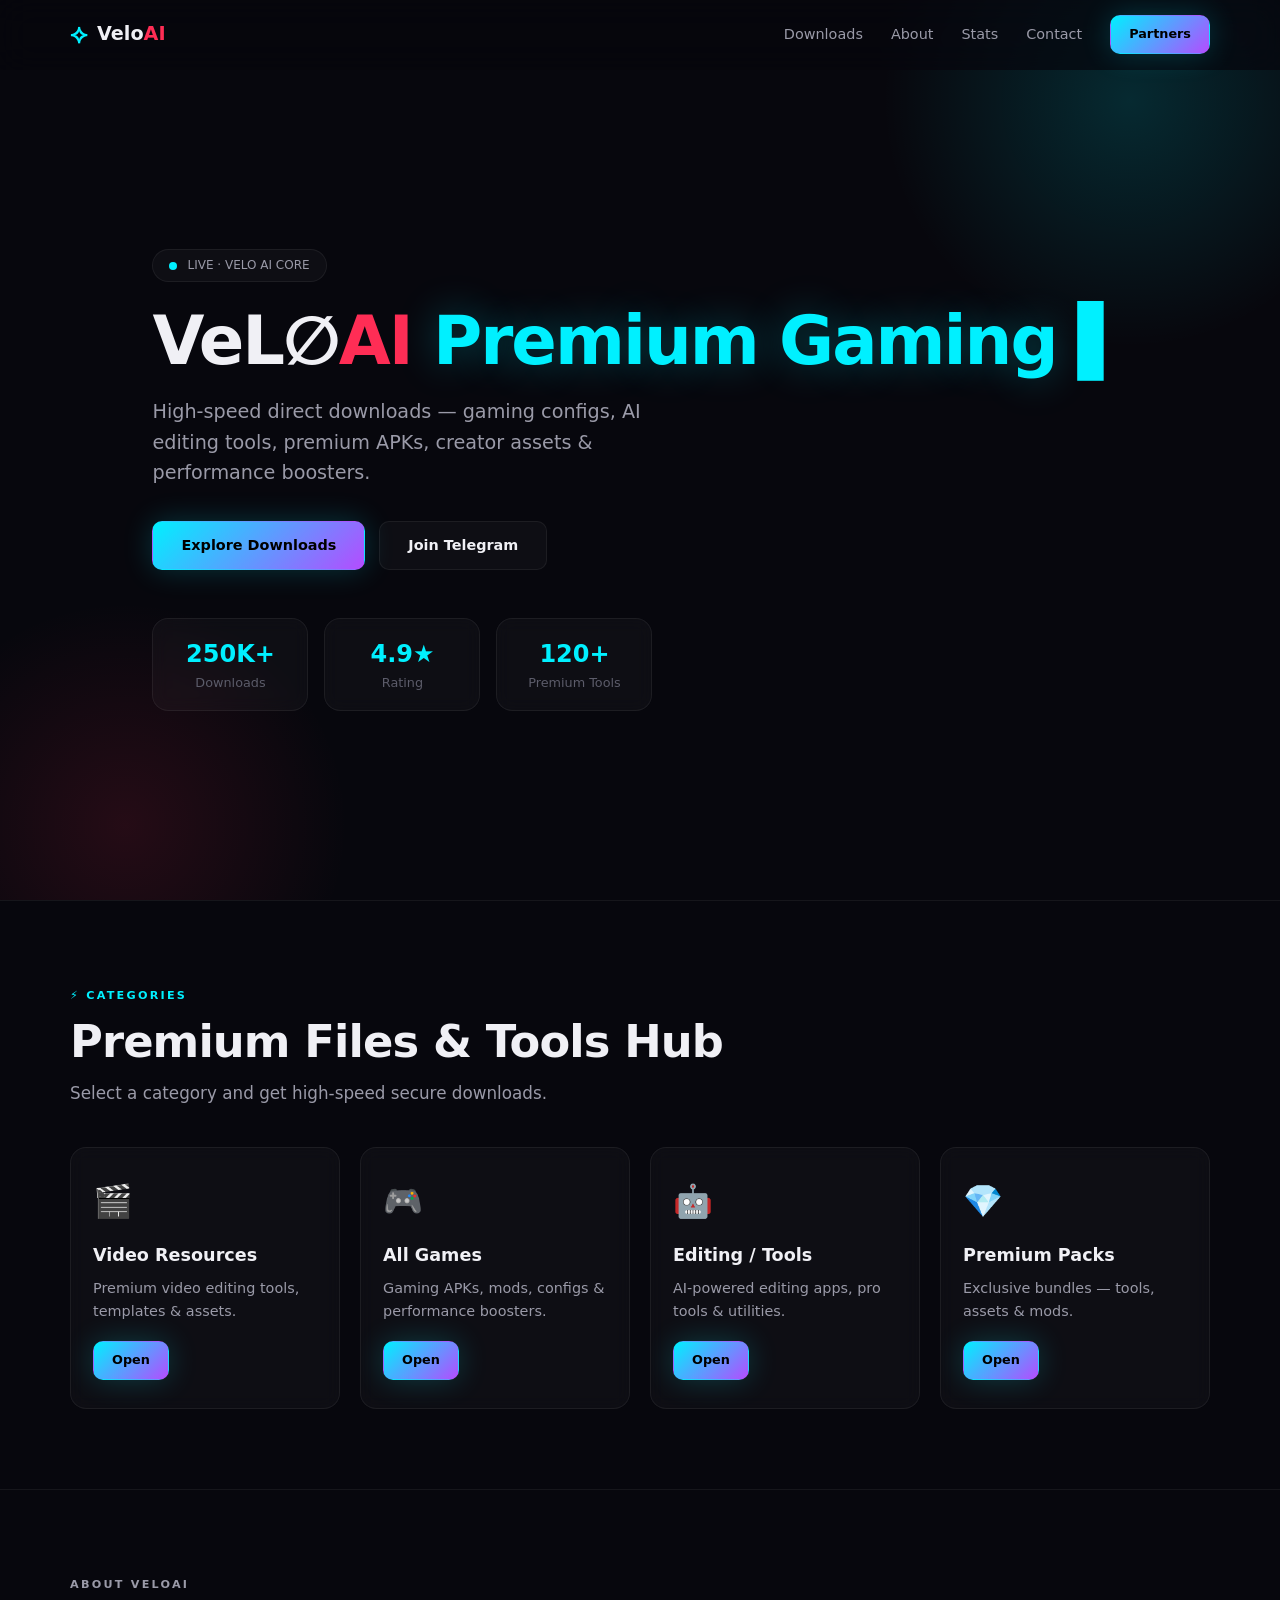
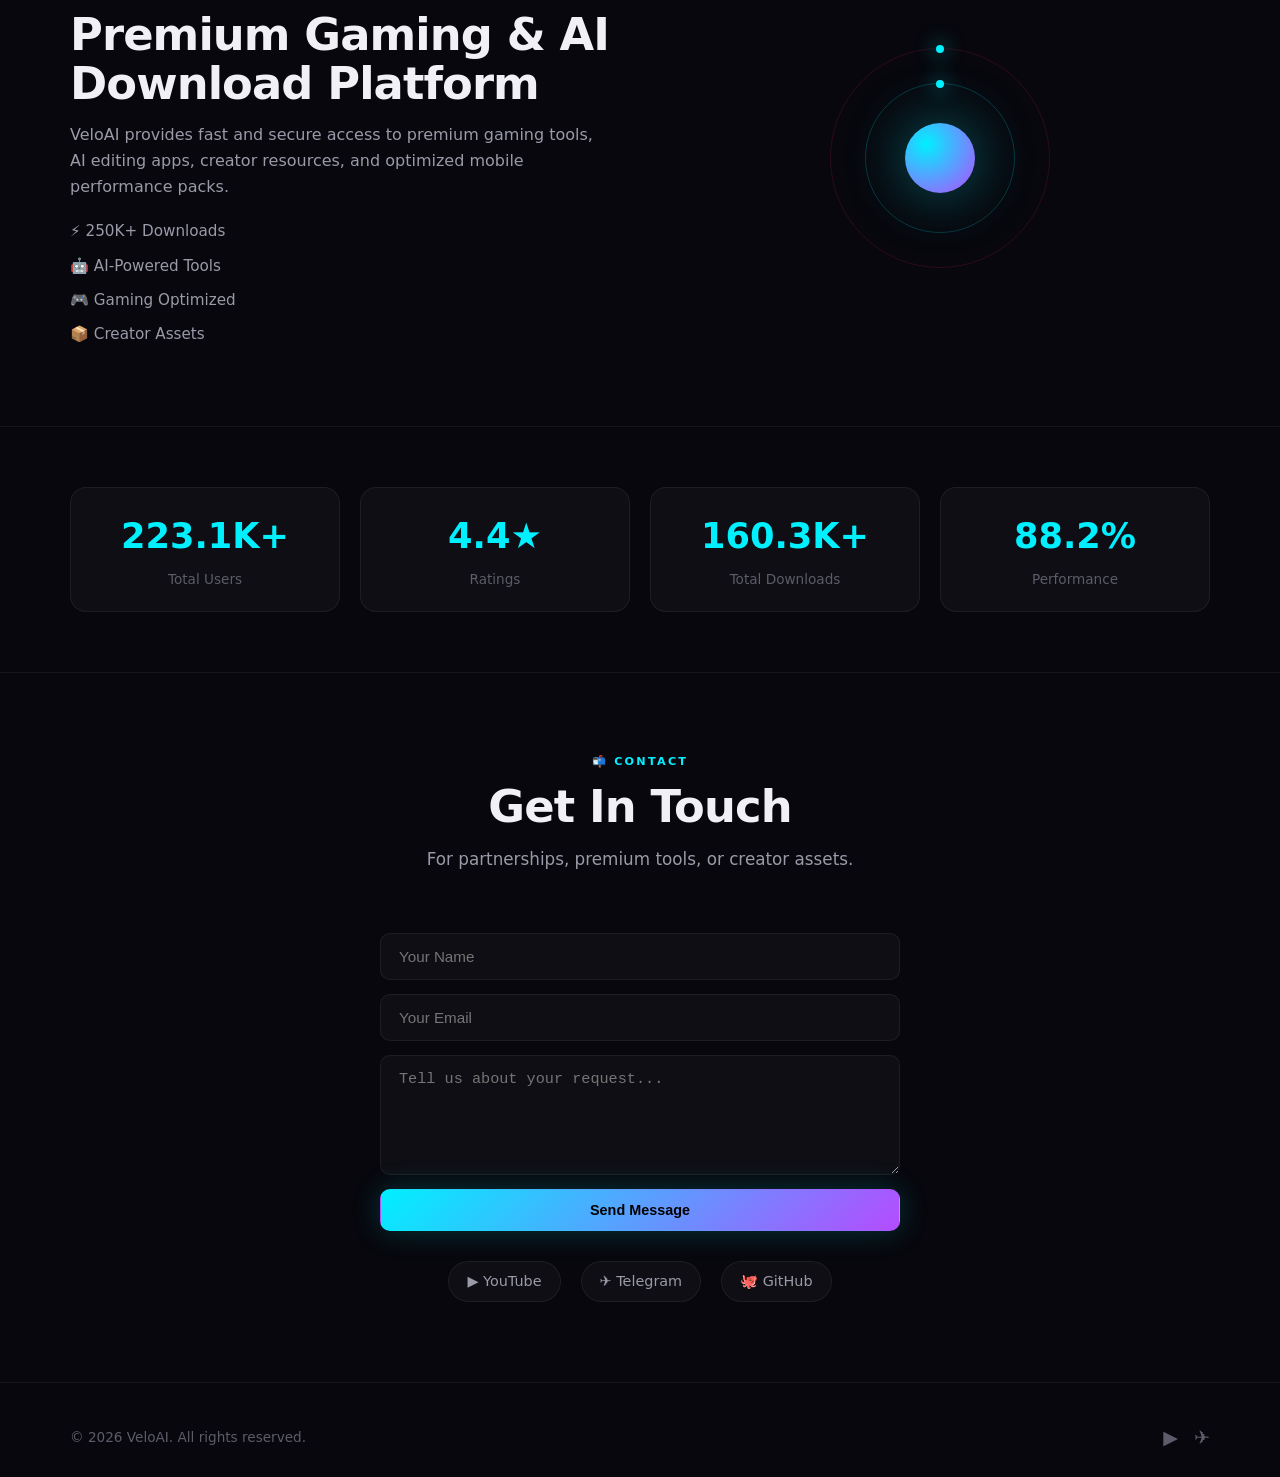
==== index.html @ e91c27d1 "Initial Upload." ====
<!DOCTYPE html>
<html lang="en">
<head>
    <meta charset="UTF-8" />
    <meta name="viewport" content="width=device-width, initial-scale=1.0, viewport-fit=cover" />
    <title>VeloAI — Next-Gen Intelligence</title>
    <link rel="stylesheet" href="style.css" />
</head>
<body>

    <!-- ============================================ -->
    <!--  NAVBAR                                       -->
    <!-- ============================================ -->
    <header class="navbar" id="navbar">
        <div class="nav-inner">
            <a href="#top" class="brand" id="homeBrand">
                <span class="brand-mark">⟡</span>
                <span class="brand-name">Velo<span class="accent">AI</span></span>
            </a>

            <nav class="nav-links" id="navLinks">
                <a href="#downloads" class="nav-link">Downloads</a>
                <a href="#about" class="nav-link">About</a>
                <a href="#stats" class="nav-link">Stats</a>
                <a href="#contact" class="nav-link">Contact</a>
                <a href="partners.html" class="btn btn-primary btn-small">Partners</a>
            </nav>

            <button class="nav-toggle" id="navToggle" aria-label="Menu">
                <span></span><span></span><span></span>
            </button>
        </div>
    </header>

    <!-- ============================================ -->
    <!--  HOMEPAGE                                    -->
    <!-- ============================================ -->
    <div id="homepage">

        <!-- ===== HERO ===== -->
        <section class="hero" id="top">
            <div class="hero-bg"></div>
            <div class="hero-orb-1"></div>
            <div class="hero-orb-2"></div>

            <div class="hero-inner">
                <div class="hero-badge reveal">
                    <span class="pulse-dot"></span> LIVE · VELO AI CORE
                </div>

                <h1 class="hero-title reveal">
                    VeL∅<span class="accent">AI</span>
                    <span class="typing-wrapper">
                        <span class="typing-text" id="typingText"></span>
                        <span class="cursor-blink">▌</span>
                    </span>
                </h1>

                <p class="hero-sub reveal">
                    High-speed direct downloads — gaming configs, AI editing tools,
                    premium APKs, creator assets &amp; performance boosters.
                </p>

                <div class="hero-actions reveal">
                    <a href="#downloads" class="btn btn-primary">Explore Downloads</a>
                    <a href="https://t.me/Ve_Official" target="_blank" class="btn btn-ghost">Join Telegram</a>
                </div>

                <div class="hero-stats reveal">
                    <div class="stat-card">
                        <h3><span class="counter" data-target="250">0</span>K+</h3>
                        <p>Downloads</p>
                    </div>
                    <div class="stat-card">
                        <h3><span class="counter" data-target="4.9">0</span>★</h3>
                        <p>Rating</p>
                    </div>
                    <div class="stat-card">
                        <h3><span class="counter" data-target="120">0</span>+</h3>
                        <p>Premium Tools</p>
                    </div>
                </div>
            </div>
        </section>

        <!-- ===== DOWNLOADS / CARDS ===== -->
        <section class="features" id="downloads">
            <div class="section-inner">
                <p class="eyebrow reveal">⚡ CATEGORIES</p>
                <h2 class="section-title reveal">Premium Files &amp; Tools Hub</h2>
                <p class="section-sub reveal">Select a category and get high-speed secure downloads.</p>

                <div class="feature-grid">
                    <!-- Card 1 -->
                    <article class="feature-card reveal" onclick="openNewPage('video')">
                        <div class="feature-icon">🎬</div>
                        <h3>Video Resources</h3>
                        <p>Premium video editing tools, templates &amp; assets.</p>
                        <div class="card-actions">
                            <span class="btn btn-primary btn-small">Open</span>
                        </div>
                    </article>

                    <!-- Card 2 -->
                    <article class="feature-card reveal" onclick="openNewPage('games')">
                        <div class="feature-icon">🎮</div>
                        <h3>All Games</h3>
                        <p>Gaming APKs, mods, configs &amp; performance boosters.</p>
                        <div class="card-actions">
                            <span class="btn btn-primary btn-small">Open</span>
                        </div>
                    </article>

                    <!-- Card 3 -->
                    <article class="feature-card reveal" onclick="openNewPage('editing')">
                        <div class="feature-icon">🤖</div>
                        <h3>Editing / Tools</h3>
                        <p>AI-powered editing apps, pro tools &amp; utilities.</p>
                        <div class="card-actions">
                            <span class="btn btn-primary btn-small">Open</span>
                        </div>
                    </article>

                    <!-- Card 4 -->
                    <article class="feature-card reveal" onclick="openNewPage('premium')">
                        <div class="feature-icon">💎</div>
                        <h3>Premium Packs</h3>
                        <p>Exclusive bundles — tools, assets &amp; mods.</p>
                        <div class="card-actions">
                            <span class="btn btn-primary btn-small">Open</span>
                        </div>
                    </article>
                </div>
            </div>
        </section>

        <!-- ===== ABOUT ===== -->
        <section class="about" id="about">
            <div class="section-inner about-grid">
                <div class="about-copy">
                    <p class="eyebrow reveal">ABOUT VELOAI</p>
                    <h2 class="section-title reveal">Premium Gaming &amp; AI Download Platform</h2>
                    <p class="reveal">
                        VeloAI provides fast and secure access to premium gaming tools,
                        AI editing apps, creator resources, and optimized mobile performance packs.
                    </p>
                    <ul class="about-list reveal">
                        <li>⚡ 250K+ Downloads</li>
                        <li>🤖 AI-Powered Tools</li>
                        <li>🎮 Gaming Optimized</li>
                        <li>📦 Creator Assets</li>
                    </ul>
                </div>

                <div class="about-visual reveal">
                    <div class="orbit-card">
                        <div class="orbit-core"></div>
                        <div class="orbit-ring orbit-ring-1"></div>
                        <div class="orbit-ring orbit-ring-2"></div>
                    </div>
                </div>
            </div>
        </section>

        <!-- ===== STATS ===== -->
        <section class="stats" id="stats">
            <div class="section-inner">
                <div class="stats-grid">
                    <div class="stat-item reveal">
                        <span class="stat-number"><span class="counter" data-target="250">0</span>K+</span>
                        <span class="stat-label">Total Users</span>
                    </div>
                    <div class="stat-item reveal">
                        <span class="stat-number"><span class="counter" data-target="4.9">0</span>★</span>
                        <span class="stat-label">Ratings</span>
                    </div>
                    <div class="stat-item reveal">
                        <span class="stat-number"><span class="counter" data-target="180">0</span>K+</span>
                        <span class="stat-label">Total Downloads</span>
                    </div>
                    <div class="stat-item reveal">
                        <span class="stat-number"><span class="counter" data-target="99">0</span>%</span>
                        <span class="stat-label">Performance</span>
                    </div>
                </div>
            </div>
        </section>

        <!-- ===== CONTACT ===== -->
        <section class="contact" id="contact">
            <div class="section-inner contact-inner">
                <p class="eyebrow reveal">📬 CONTACT</p>
                <h2 class="section-title reveal">Get In Touch</h2>
                <p class="section-sub reveal">For partnerships, premium tools, or creator assets.</p>

                <form action="https://formsubmit.co/thecrackedxgaming@gmail.com" method="POST" class="contact-form reveal">
                    <input type="text" name="name" placeholder="Your Name" required />
                    <input type="email" name="email" placeholder="Your Email" required />
                    <textarea name="message" placeholder="Tell us about your request..." required></textarea>
                    <button type="submit" class="btn btn-primary">Send Message</button>
                </form>

                <div class="social-links reveal">
                    <a href="https://youtube.com/@thecrackedx" target="_blank" class="social-icon">▶ YouTube</a>
                    <a href="https://t.me/Ve_Official" target="_blank" class="social-icon">✈ Telegram</a>
                    <a href="#" target="_blank" class="social-icon">🐙 GitHub</a>
                </div>
            </div>
        </section>

    </div>
    <!-- ===== HOMEPAGE END ===== -->

    <!-- ============================================ -->
    <!--  NEW PAGE                                    -->
    <!-- ============================================ -->
    <div id="newPage" class="new-page">
        
        <div class="new-page-header">
            <button class="back-btn" onclick="closeNewPage()">
                <span>←</span> Back
            </button>
            <div class="new-page-brand">
                <span class="brand-mark">⟡</span>
                <span class="brand-name">Velo<span class="accent">AI</span></span>
            </div>
        </div>

        <div class="search-container">
            <input type="text" id="searchBar" placeholder="🔍 Search here..." oninput="filterResources(this.value)" />
        </div>

        <div class="new-page-content">

            <div class="col-left">
                <h3 class="col-title">Trusted Partners</h3>
                <div class="scroll-list" id="companyListLeft"></div>
            </div>

            <div class="col-center">
                <h3 class="col-title" id="categoryTitle">Resources</h3>
                <div class="resource-grid" id="resourceGrid"></div>
            </div>

            <div class="col-right">
                <h3 class="col-title">Trusted Partners</h3>
                <div class="scroll-list" id="companyListRight"></div>
            </div>

        </div>

        <div class="new-page-social">
            <a href="https://youtube.com/@thecrackedx" target="_blank" class="social-icon">▶ YouTube</a>
            <a href="https://t.me/Ve_Official" target="_blank" class="social-icon">✈ Telegram</a>
            <a href="#" target="_blank" class="social-icon">🐙 GitHub</a>
        </div>

    </div>
    <!-- ===== NEW PAGE END ===== -->

    <!-- ============================================ -->
    <!--  FOOTER                                      -->
    <!-- ============================================ -->
    <footer class="footer">
        <div class="section-inner footer-bottom">
            <p>© 2026 VeloAI. All rights reserved.</p>
            <div class="footer-socials">
                <a href="https://youtube.com/@thecrackedx" target="_blank">▶</a>
                <a href="https://t.me/Ve_Official" target="_blank">✈</a>
            </div>
        </div>
    </footer>

    <script src="script.js"></script>
</body>
</html>
---- style.css ----
/* ============================================================
   VELOAI ULTRA — Cyberpunk / Sci-Fi Theme
   Dark space, neon cyan + pink, glass-morphism
   ============================================================ */

:root {
    --bg-primary: #07070d;
    --bg-secondary: #0d0d16;
    --bg-glass: rgba(255, 255, 255, 0.03);
    --border-glass: rgba(255, 255, 255, 0.06);
    --neon-cyan: #00f0ff;
    --neon-pink: #ff2d55;
    --neon-purple: #b44cff;
    --text-primary: #f0f0f5;
    --text-secondary: #9a9aa8;
    --text-muted: #5c5c6a;
    --radius: 16px;
    --max-width: 1180px;
    --font: 'Segoe UI', system-ui, -apple-system, sans-serif;
}

* {
    margin: 0;
    padding: 0;
    box-sizing: border-box;
}

html {
    scroll-behavior: smooth;
}

body {
    background: var(--bg-primary);
    color: var(--text-primary);
    font-family: var(--font);
    line-height: 1.6;
    overflow-x: hidden;
    opacity: 0;
    transition: opacity 0.8s ease;
}

body.page-ready {
    opacity: 1;
}

/* ========== SCROLLBAR ========== */
::-webkit-scrollbar {
    width: 6px;
}
::-webkit-scrollbar-track {
    background: var(--bg-primary);
}
::-webkit-scrollbar-thumb {
    background: var(--neon-cyan);
    border-radius: 10px;
    box-shadow: 0 0 20px var(--neon-cyan);
}

/* ========== UTILITY ========== */
.accent {
    color: var(--neon-pink);
}

.section-inner {
    max-width: var(--max-width);
    margin: 0 auto;
    padding: 0 20px;
}

.eyebrow {
    display: inline-block;
    font-size: 0.7rem;
    letter-spacing: 0.2em;
    text-transform: uppercase;
    color: var(--neon-cyan);
    font-weight: 600;
    margin-bottom: 12px;
}

.section-title {
    font-size: clamp(1.8rem, 5vw, 2.8rem);
    font-weight: 800;
    line-height: 1.1;
    letter-spacing: -0.02em;
    margin-bottom: 14px;
}

.section-sub {
    color: var(--text-secondary);
    font-size: 1.05rem;
    max-width: 560px;
    margin-bottom: 40px;
}

/* ========== BUTTONS ========== */
.btn {
    display: inline-flex;
    align-items: center;
    justify-content: center;
    gap: 8px;
    padding: 12px 28px;
    border-radius: 10px;
    font-weight: 600;
    font-size: 0.9rem;
    transition: all 0.3s ease;
    text-decoration: none;
    border: 1px solid transparent;
}

.btn-primary {
    background: linear-gradient(135deg, var(--neon-cyan), var(--neon-purple));
    color: #000;
    box-shadow: 0 0 30px rgba(0, 240, 255, 0.2);
}

.btn-primary:hover {
    transform: translateY(-2px) scale(1.02);
    box-shadow: 0 0 50px rgba(0, 240, 255, 0.4);
}

.btn-ghost {
    background: var(--bg-glass);
    color: var(--text-primary);
    border-color: var(--border-glass);
}

.btn-ghost:hover {
    border-color: var(--neon-cyan);
    box-shadow: 0 0 30px rgba(0, 240, 255, 0.1);
}

.btn-small {
    padding: 8px 18px;
    font-size: 0.8rem;
}

/* ========== NAVBAR ========== */
.navbar {
    position: fixed;
    top: 0;
    left: 0;
    right: 0;
    z-index: 1000;
    padding: 14px 0;
    background: rgba(7, 7, 13, 0.7);
    backdrop-filter: blur(16px);
    -webkit-backdrop-filter: blur(16px);
    border-bottom: 1px solid transparent;
    transition: border-color 0.3s;
}

.navbar.scrolled {
    border-bottom-color: var(--border-glass);
}

.nav-inner {
    max-width: var(--max-width);
    margin: 0 auto;
    padding: 0 20px;
    display: flex;
    align-items: center;
    justify-content: space-between;
}

.brand {
    display: flex;
    align-items: center;
    gap: 10px;
    font-size: 1.2rem;
    font-weight: 800;
    text-decoration: none;
    color: var(--text-primary);
}

.brand-mark {
    font-size: 1.6rem;
    color: var(--neon-cyan);
}

.nav-links {
    display: flex;
    align-items: center;
    gap: 28px;
}

.nav-link {
    color: var(--text-secondary);
    text-decoration: none;
    font-size: 0.9rem;
    transition: color 0.3s;
}

.nav-link:hover {
    color: var(--neon-cyan);
}

.nav-toggle {
    display: none;
    flex-direction: column;
    gap: 5px;
    background: none;
    border: none;
    cursor: pointer;
    padding: 4px;
}

.nav-toggle span {
    display: block;
    width: 26px;
    height: 2px;
    background: var(--text-primary);
    border-radius: 4px;
    transition: all 0.3s;
}

.nav-toggle.open span:nth-child(1) {
    transform: translateY(7px) rotate(45deg);
}
.nav-toggle.open span:nth-child(2) {
    opacity: 0;
}
.nav-toggle.open span:nth-child(3) {
    transform: translateY(-7px) rotate(-45deg);
}

/* ========== HERO ========== */
.hero {
    position: relative;
    min-height: 100vh;
    display: flex;
    align-items: center;
    padding: 120px 0 60px;
    overflow: hidden;
}

.hero-bg-glow {
    position: absolute;
    top: -200px;
    right: -200px;
    width: 700px;
    height: 700px;
    background: radial-gradient(circle, rgba(0, 240, 255, 0.08), transparent 70%);
    pointer-events: none;
}

.hero-grid {
    position: absolute;
    inset: 0;
    background-image:
        linear-gradient(rgba(0, 240, 255, 0.03) 1px, transparent 1px),
        linear-gradient(90deg, rgba(0, 240, 255, 0.03) 1px, transparent 1px);
    background-size: 50px 50px;
    pointer-events: none;
    mask-image: radial-gradient(ellipse at center, black 30%, transparent 80%);
    -webkit-mask-image: radial-gradient(ellipse at center, black 30%, transparent 80%);
}

.hero-inner {
    position: relative;
    max-width: var(--max-width);
    margin: 0 auto;
    padding: 0 20px;
}

.hero-badge {
    display: inline-flex;
    align-items: center;
    gap: 10px;
    padding: 6px 16px;
    border: 1px solid var(--border-glass);
    border-radius: 100px;
    font-size: 0.75rem;
    color: var(--text-secondary);
    background: var(--bg-glass);
    margin-bottom: 24px;
}

.pulse-dot {
    width: 8px;
    height: 8px;
    border-radius: 50%;
    background: var(--neon-cyan);
    animation: pulse-dot 1.8s ease-out infinite;
}

@keyframes pulse-dot {
    0% {
        box-shadow: 0 0 0 0 rgba(0, 240, 255, 0.6);
    }
    70% {
        box-shadow: 0 0 0 8px rgba(0, 240, 255, 0);
    }
    100% {
        box-shadow: 0 0 0 0 rgba(0, 240, 255, 0);
    }
}

.hero-title {
    font-size: clamp(2.2rem, 9vw, 4.2rem);
    font-weight: 900;
    line-height: 1.05;
    letter-spacing: -0.03em;
    margin-bottom: 20px;
}

.typing-wrapper {
    display: inline-block;
    position: relative;
}

.typing-text {
    color: var(--neon-cyan);
    text-shadow: 0 0 40px rgba(0, 240, 255, 0.3);
}

.cursor-blink {
    color: var(--neon-cyan);
    animation: blink 0.8s step-end infinite;
}

@keyframes blink {
    50% {
        opacity: 0;
    }
}

.hero-sub {
    color: var(--text-secondary);
    font-size: clamp(1rem, 2vw, 1.2rem);
    max-width: 560px;
    margin-bottom: 32px;
}

.hero-actions {
    display: flex;
    gap: 14px;
    flex-wrap: wrap;
    margin-bottom: 48px;
}

.hero-stats {
    display: grid;
    grid-template-columns: repeat(3, 1fr);
    gap: 16px;
    max-width: 500px;
}

.stat-card {
    background: var(--bg-glass);
    border: 1px solid var(--border-glass);
    border-radius: var(--radius);
    padding: 16px 18px;
    text-align: center;
    backdrop-filter: blur(8px);
    transition: all 0.3s;
}

.stat-card:hover {
    border-color: var(--neon-cyan);
    box-shadow: 0 0 30px rgba(0, 240, 255, 0.05);
}

.stat-card h3 {
    font-size: 1.5rem;
    font-weight: 800;
    color: var(--neon-cyan);
}

.stat-card p {
    font-size: 0.8rem;
    color: var(--text-muted);
}

/* ========== FEATURES / CARDS ========== */
.features {
    padding: 80px 0;
    border-top: 1px solid var(--border-glass);
    border-bottom: 1px solid var(--border-glass);
}

.feature-grid {
    display: grid;
    grid-template-columns: repeat(auto-fit, minmax(240px, 1fr));
    gap: 20px;
}

.feature-card {
    background: var(--bg-glass);
    border: 1px solid var(--border-glass);
    border-radius: var(--radius);
    padding: 28px 22px;
    transition: all 0.4s ease;
    backdrop-filter: blur(8px);
    position: relative;
    overflow: hidden;
}

.feature-card::before {
    content: '';
    position: absolute;
    inset: 0;
    background: linear-gradient(135deg, transparent, rgba(0, 240, 255, 0.05), transparent);
    transform: translateX(-100%);
    transition: transform 0.6s;
}

.feature-card:hover::before {
    transform: translateX(100%);
}

.feature-card:hover {
    border-color: var(--neon-cyan);
    transform: translateY(-4px);
    box-shadow: 0 20px 50px rgba(0, 0, 0, 0.4);
}

.feature-icon {
    font-size: 2rem;
    margin-bottom: 14px;
}

.feature-card h3 {
    font-size: 1.1rem;
    font-weight: 700;
    margin-bottom: 8px;
}

.feature-card p {
    color: var(--text-secondary);
    font-size: 0.9rem;
    margin-bottom: 18px;
}

.card-actions {
    display: flex;
    gap: 10px;
    flex-wrap: wrap;
}

/* ========== ABOUT ========== */
.about {
    padding: 80px 0;
}

.about-grid {
    display: grid;
    grid-template-columns: 1fr 1fr;
    gap: 60px;
    align-items: center;
}

.about-copy p {
    color: var(--text-secondary);
    margin-bottom: 16px;
}

.about-list {
    list-style: none;
    display: flex;
    flex-direction: column;
    gap: 10px;
    margin-top: 20px;
}

.about-list li {
    color: var(--text-secondary);
    font-size: 0.95rem;
    display: flex;
    align-items: center;
    gap: 10px;
}

.orbit-card {
    position: relative;
    width: 220px;
    height: 220px;
    display: flex;
    align-items: center;
    justify-content: center;
    margin: 0 auto;
}

.orbit-core {
    width: 70px;
    height: 70px;
    border-radius: 50%;
    background: radial-gradient(circle at 30% 30%, var(--neon-cyan), var(--neon-purple));
    box-shadow: 0 0 60px rgba(0, 240, 255, 0.4);
}

.orbit-ring {
    position: absolute;
    border: 1px solid rgba(0, 240, 255, 0.2);
    border-radius: 50%;
}

.orbit-ring-1 {
    width: 150px;
    height: 150px;
    animation: spin 12s linear infinite;
}

.orbit-ring-2 {
    width: 220px;
    height: 220px;
    border-color: rgba(255, 45, 85, 0.15);
    animation: spin 20s linear infinite reverse;
}

.orbit-ring-1::after,
.orbit-ring-2::after {
    content: '';
    position: absolute;
    top: -4px;
    left: 50%;
    width: 8px;
    height: 8px;
    background: var(--neon-cyan);
    border-radius: 50%;
    transform: translateX(-50%);
    box-shadow: 0 0 20px var(--neon-cyan);
}

@keyframes spin {
    to {
        transform: rotate(360deg);
    }
}

/* ========== STATS SECTION ========== */
.stats {
    padding: 60px 0;
    border-top: 1px solid var(--border-glass);
    border-bottom: 1px solid var(--border-glass);
}

.stats-grid {
    display: grid;
    grid-template-columns: repeat(4, 1fr);
    gap: 20px;
    text-align: center;
}

.stat-item {
    padding: 20px;
    background: var(--bg-glass);
    border: 1px solid var(--border-glass);
    border-radius: var(--radius);
    transition: all 0.3s;
}

.stat-item:hover {
    border-color: var(--neon-cyan);
    box-shadow: 0 0 30px rgba(0, 240, 255, 0.05);
}

.stat-number {
    display: block;
    font-size: 2.2rem;
    font-weight: 900;
    color: var(--neon-cyan);
}

.stat-label {
    display: block;
    font-size: 0.85rem;
    color: var(--text-muted);
    margin-top: 4px;
}

/* ========== CONTACT ========== */
.contact {
    padding: 80px 0;
}

.contact-inner {
    text-align: center;
    display: flex;
    flex-direction: column;
    align-items: center;
}

.contact-form {
    width: 100%;
    max-width: 520px;
    display: flex;
    flex-direction: column;
    gap: 14px;
    margin-top: 20px;
}

.contact-form input,
.contact-form textarea {
    width: 100%;
    padding: 14px 18px;
    border-radius: 10px;
    border: 1px solid var(--border-glass);
    background: var(--bg-glass);
    color: var(--text-primary);
    font-size: 0.95rem;
    transition: all 0.3s;
    outline: none;
}

.contact-form input:focus,
.contact-form textarea:focus {
    border-color: var(--neon-cyan);
    box-shadow: 0 0 30px rgba(0, 240, 255, 0.05);
}

.contact-form textarea {
    min-height: 120px;
    resize: vertical;
}

.social-links {
    display: flex;
    gap: 20px;
    margin-top: 30px;
    flex-wrap: wrap;
    justify-content: center;
}

.social-icon {
    color: var(--text-secondary);
    text-decoration: none;
    font-size: 0.9rem;
    padding: 8px 18px;
    border: 1px solid var(--border-glass);
    border-radius: 100px;
    transition: all 0.3s;
    background: var(--bg-glass);
}

.social-icon:hover {
    border-color: var(--neon-cyan);
    color: var(--neon-cyan);
    box-shadow: 0 0 30px rgba(0, 240, 255, 0.05);
}

/* ========== FOOTER ========== */
.footer {
    padding: 40px 0 24px;
    border-top: 1px solid var(--border-glass);
}

.footer-bottom {
    display: flex;
    justify-content: space-between;
    align-items: center;
    flex-wrap: wrap;
    gap: 14px;
}

.footer-bottom p {
    color: var(--text-muted);
    font-size: 0.85rem;
}

.footer-socials {
    display: flex;
    gap: 16px;
}

.footer-socials a {
    color: var(--text-muted);
    text-decoration: none;
    font-size: 1.2rem;
    transition: all 0.3s;
}

.footer-socials a:hover {
    color: var(--neon-cyan);
}

/* ========== REVEAL ANIMATION ========== */
.reveal {
    opacity: 0;
    transform: translateY(24px);
    transition: all 0.7s cubic-bezier(0.22, 1, 0.36, 1);
}

.reveal.in-view {
    opacity: 1;
    transform: translateY(0);
}

/* ========== RESPONSIVE ========== */
@media (max-width: 1024px) {
    .about-grid {
        grid-template-columns: 1fr;
        gap: 40px;
        text-align: center;
    }

    .about-list {
        align-items: center;
    }

    .hero-stats {
        max-width: 100%;
    }
}

@media (max-width: 768px) {
    .nav-links {
        position: fixed;
        top: 64px;
        left: 0;
        right: 0;
        background: var(--bg-primary);
        flex-direction: column;
        padding: 20px;
        gap: 12px;
        border-bottom: 1px solid var(--border-glass);
        transform: translateY(-10px);
        opacity: 0;
        pointer-events: none;
        transition: all 0.3s ease;
    }

    .nav-links.open {
        transform: translateY(0);
        opacity: 1;
        pointer-events: all;
    }

    .nav-toggle {
        display: flex;
    }

    .hero-stats {
        grid-template-columns: 1fr 1fr;
    }

    .stats-grid {
        grid-template-columns: 1fr 1fr;
    }

    .feature-grid {
        grid-template-columns: 1fr;
    }

    .footer-bottom {
        flex-direction: column;
        text-align: center;
    }
}

@media (max-width: 480px) {
    .hero-stats {
        grid-template-columns: 1fr;
    }

    .hero-actions {
        flex-direction: column;
        width: 100%;
    }

    .hero-actions .btn {
        width: 100%;
        justify-content: center;
    }

    .stats-grid {
        grid-template-columns: 1fr 1fr;
        gap: 12px;
    }

    .stat-number {
        font-size: 1.6rem;
    }

    .contact-form {
        max-width: 100%;
    }
}
/* ========== HERO BACKGROUND ========== */
.hero {
    position: relative;
    min-height: 100vh;
    display: flex;
    align-items: center;
    padding: 120px 0 60px;
    overflow: hidden;
}

.hero-bg {
    position: absolute;
    inset: 0;
    background: 
        linear-gradient(135deg, rgba(7,7,13,0.8) 0%, rgba(7,7,13,0.6) 50%, rgba(7,7,13,0.85) 100%),
        url('assets/hero-bg.jpg');
    background-size: cover;
    background-position: center;
    background-repeat: no-repeat;
    z-index: 0;
}

/* Glowing Orbs (on top of image) */
.hero-orb-1 {
    position: absolute;
    top: -150px;
    right: -100px;
    width: 500px;
    height: 500px;
    background: radial-gradient(circle, rgba(0, 240, 255, 0.15), transparent 70%);
    border-radius: 50%;
    animation: orbFloat 8s ease-in-out infinite;
    pointer-events: none;
    z-index: 1;
}

.hero-orb-2 {
    position: absolute;
    bottom: -150px;
    left: -100px;
    width: 450px;
    height: 450px;
    background: radial-gradient(circle, rgba(255, 45, 85, 0.12), transparent 70%);
    border-radius: 50%;
    animation: orbFloat 10s ease-in-out infinite reverse;
    pointer-events: none;
    z-index: 1;
}

@keyframes orbFloat {
    0%, 100% { transform: translate(0, 0) scale(1); }
    50% { transform: translate(30px, -30px) scale(1.1); }
}

/* Hero content stays on top */
.hero-inner {
    position: relative;
    z-index: 2;
    max-width: var(--max-width);
    margin: 0 auto;
    padding: 0 20px;
}

/* ============================================================
   NEW PAGE STYLES (Add at the very end of style.css)
   ============================================================ */

.new-page {
    display: none;
    position: fixed;
    top: 0;
    left: 0;
    right: 0;
    bottom: 0;
    background: var(--bg-primary, #07070d);
    z-index: 2000;
    overflow-y: auto;
    padding: 80px 20px 40px;
    animation: slideIn 0.5s cubic-bezier(0.22, 1, 0.36, 1);
}

.new-page.active {
    display: block;
}

@keyframes slideIn {
    from {
        opacity: 0;
        transform: translateX(40px);
    }
    to {
        opacity: 1;
        transform: translateX(0);
    }
}

.new-page-header {
    display: flex;
    align-items: center;
    justify-content: space-between;
    padding: 16px 0 24px;
    border-bottom: 1px solid var(--border-glass, rgba(255,255,255,0.06));
    margin-bottom: 24px;
    max-width: var(--max-width, 1180px);
    margin-left: auto;
    margin-right: auto;
}

.back-btn {
    display: flex;
    align-items: center;
    gap: 8px;
    background: var(--bg-glass, rgba(255,255,255,0.03));
    border: 1px solid var(--border-glass, rgba(255,255,255,0.06));
    border-radius: 10px;
    padding: 10px 20px;
    color: var(--text-primary, #f0f0f5);
    font-size: 0.95rem;
    cursor: pointer;
    transition: all 0.3s;
}

.back-btn:hover {
    border-color: var(--neon-cyan, #00f0ff);
    box-shadow: 0 0 20px rgba(0, 240, 255, 0.1);
}

.back-btn span {
    font-size: 1.2rem;
}

.new-page-brand {
    display: flex;
    align-items: center;
    gap: 10px;
    font-size: 1.2rem;
    font-weight: 800;
}

.search-container {
    max-width: var(--max-width, 1180px);
    margin: 0 auto 28px;
}

.search-container input {
    width: 100%;
    padding: 14px 20px;
    border-radius: 12px;
    border: 1px solid var(--border-glass, rgba(255,255,255,0.06));
    background: var(--bg-glass, rgba(255,255,255,0.03));
    color: var(--text-primary, #f0f0f5);
    font-size: 1rem;
    transition: all 0.3s;
    outline: none;
}

.search-container input:focus {
    border-color: var(--neon-cyan, #00f0ff);
    box-shadow: 0 0 30px rgba(0, 240, 255, 0.05);
}

.search-container input::placeholder {
    color: var(--text-muted, #5c5c6a);
}

.new-page-content {
    display: grid;
    grid-template-columns: 220px 1fr 220px;
    gap: 24px;
    max-width: var(--max-width, 1180px);
    margin: 0 auto;
}

.col-title {
    font-size: 0.75rem;
    text-transform: uppercase;
    letter-spacing: 0.15em;
    color: var(--text-muted, #5c5c6a);
    margin-bottom: 14px;
    font-weight: 600;
}

.scroll-list {
    display: flex;
    flex-direction: column;
    gap: 10px;
    height: 400px;
    overflow: hidden;
    position: relative;
}

.scroll-list-inner {
    display: flex;
    flex-direction: column;
    gap: 10px;
    animation: scrollUp 20s linear infinite;
}

.scroll-list:hover .scroll-list-inner {
    animation-play-state: paused;
}

@keyframes scrollUp {
    0% {
        transform: translateY(0);
    }
    100% {
        transform: translateY(-50%);
    }
}

.company-item {
    padding: 12px 16px;
    background: var(--bg-glass, rgba(255,255,255,0.03));
    border: 1px solid var(--border-glass, rgba(255,255,255,0.06));
    border-radius: 8px;
    font-size: 0.85rem;
    color: var(--text-secondary, #9a9aa8);
    text-align: center;
    transition: all 0.3s;
    white-space: nowrap;
}

.company-item:hover {
    border-color: var(--neon-cyan, #00f0ff);
    color: var(--text-primary, #f0f0f5);
}

.resource-grid {
    display: grid;
    grid-template-columns: repeat(auto-fill, minmax(160px, 1fr));
    gap: 14px;
}

.resource-item {
    background: var(--bg-glass, rgba(255,255,255,0.03));
    border: 1px solid var(--border-glass, rgba(255,255,255,0.06));
    border-radius: 12px;
    padding: 18px 14px;
    text-align: center;
    transition: all 0.3s;
    cursor: pointer;
}

.resource-item:hover {
    border-color: var(--neon-cyan, #00f0ff);
    transform: translateY(-2px);
    box-shadow: 0 8px 30px rgba(0, 0, 0, 0.3);
}

.resource-item .icon {
    font-size: 1.8rem;
    margin-bottom: 6px;
}

.resource-item .name {
    font-size: 0.85rem;
    font-weight: 600;
    color: var(--text-primary, #f0f0f5);
}

.resource-item .badge {
    display: inline-block;
    margin-top: 6px;
    font-size: 0.6rem;
    text-transform: uppercase;
    letter-spacing: 0.08em;
    padding: 2px 10px;
    border-radius: 20px;
    background: rgba(0, 240, 255, 0.1);
    color: var(--neon-cyan, #00f0ff);
}

.new-page-social {
    max-width: var(--max-width, 1180px);
    margin: 30px auto 0;
    padding-top: 24px;
    border-top: 1px solid var(--border-glass, rgba(255,255,255,0.06));
    display: flex;
    gap: 20px;
    justify-content: center;
    flex-wrap: wrap;
}

.new-page-social .social-icon {
    padding: 10px 24px;
    border: 1px solid var(--border-glass, rgba(255,255,255,0.06));
    border-radius: 100px;
    color: var(--text-secondary, #9a9aa8);
    text-decoration: none;
    font-size: 0.9rem;
    transition: all 0.3s;
}

.new-page-social .social-icon:hover {
    border-color: var(--neon-cyan, #00f0ff);
    color: var(--neon-cyan, #00f0ff);
    box-shadow: 0 0 30px rgba(0, 240, 255, 0.05);
}

@media (max-width: 1024px) {
    .new-page-content {
        grid-template-columns: 1fr;
        gap: 30px;
    }
    .col-left,
    .col-right {
        display: none;
    }
    .resource-grid {
        grid-template-columns: repeat(auto-fill, minmax(140px, 1fr));
    }
}

@media (max-width: 600px) {
    .new-page-header {
        flex-direction: column;
        gap: 12px;
        align-items: stretch;
    }
    .back-btn {
        justify-content: center;
    }
    .new-page-brand {
        justify-content: center;
    }
    .resource-grid {
        grid-template-columns: repeat(2, 1fr);
    }
}
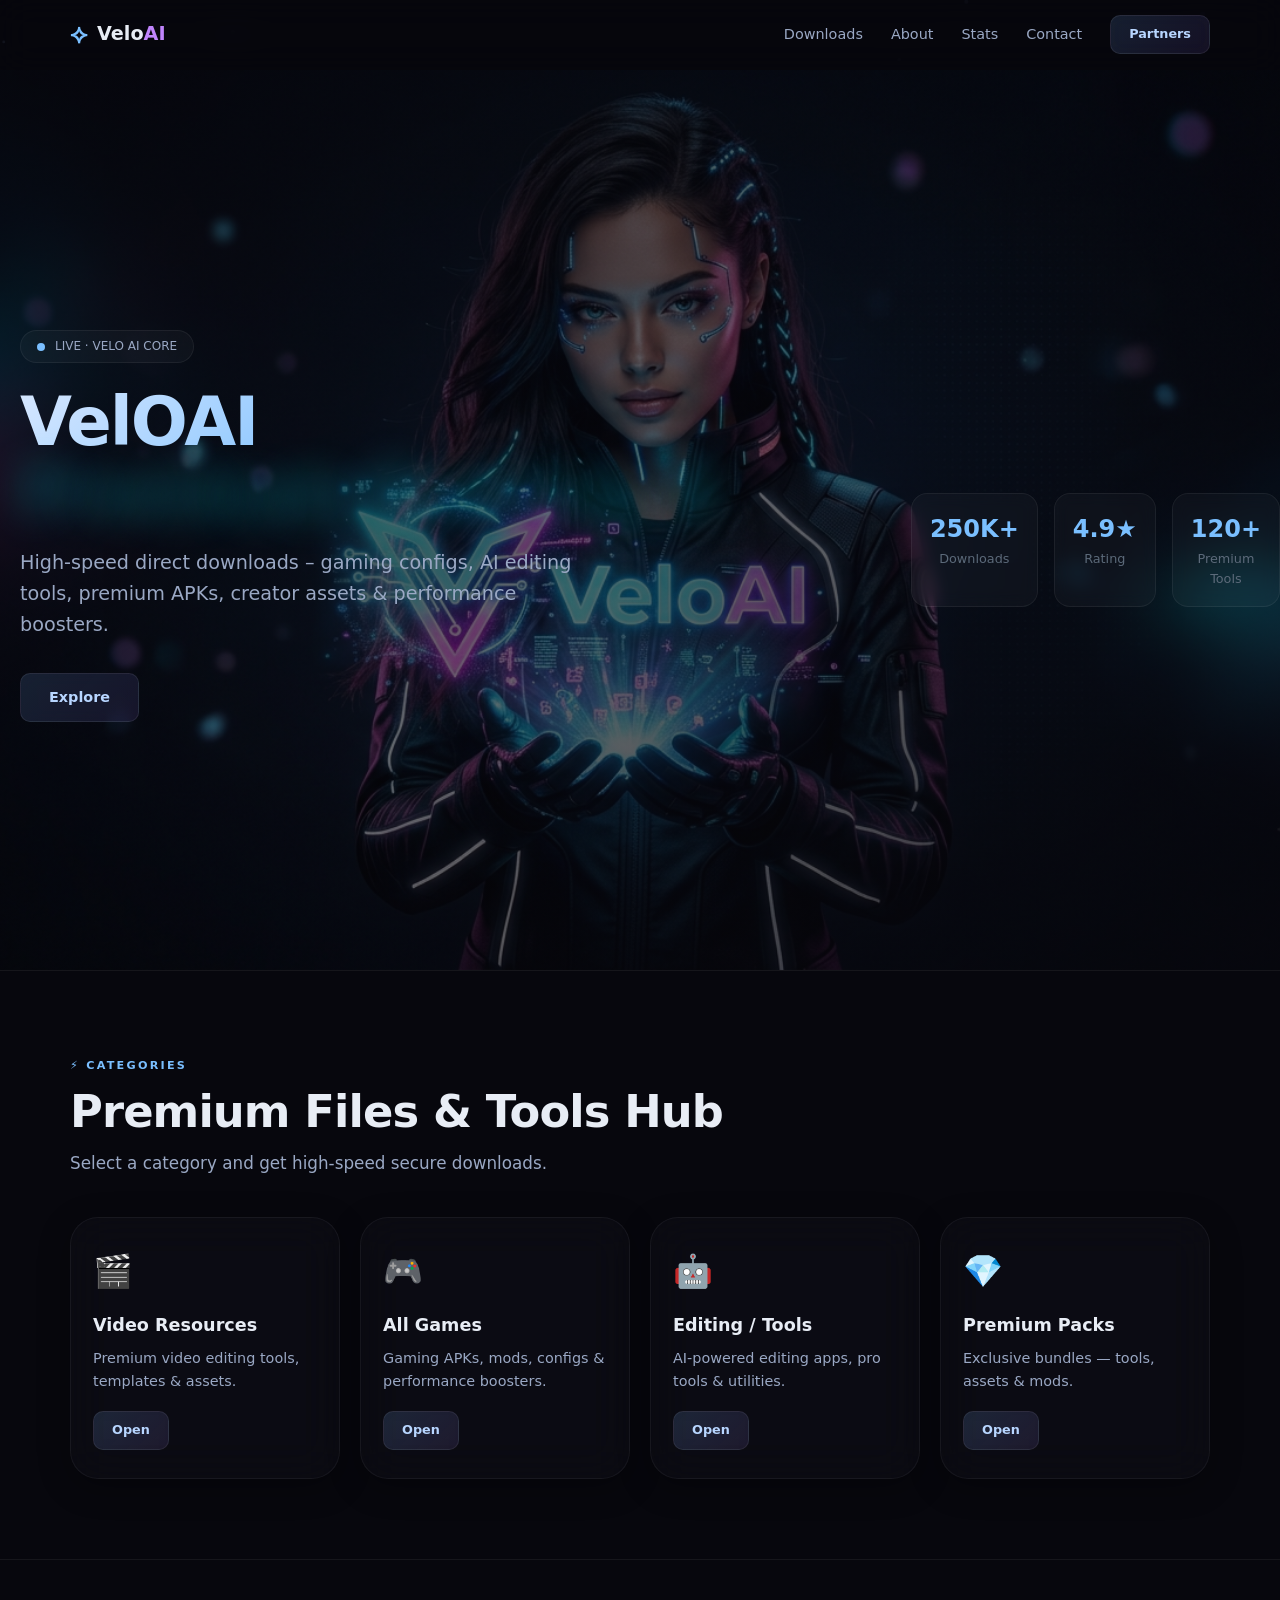
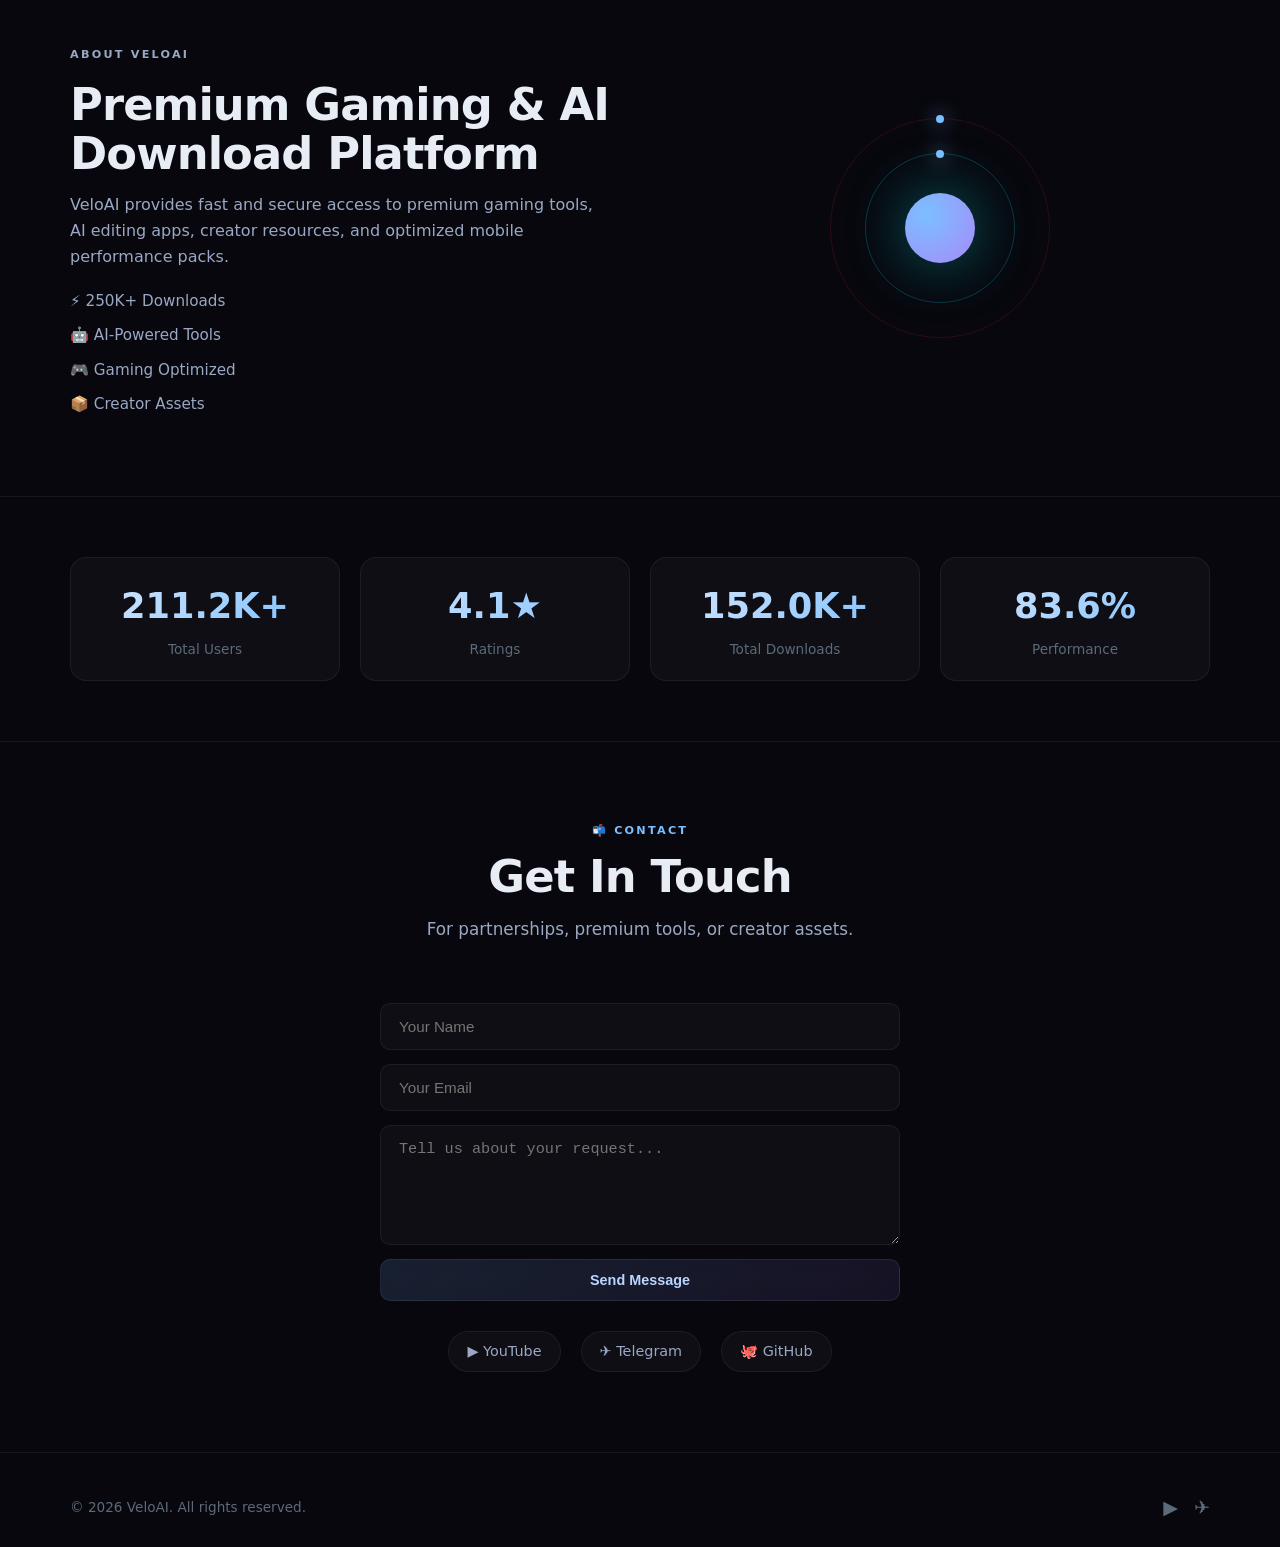
==== commit 8f778221: "fix" ====
--- a/index.html
+++ b/index.html
@@ -40,31 +40,28 @@
         <!-- ===== HERO ===== -->
         <section class="hero" id="top">
             <div class="hero-bg"></div>
-            <div class="hero-orb-1"></div>
             <div class="hero-orb-2"></div>
-
-            <div class="hero-inner">
-                <div class="hero-badge reveal">
-                    <span class="pulse-dot"></span> LIVE · VELO AI CORE
-                </div>
-
-                <h1 class="hero-title reveal">
-                    VeL∅<span class="accent">AI</span>
-                    <span class="typing-wrapper">
-                        <span class="typing-text" id="typingText"></span>
-                        <span class="cursor-blink">▌</span>
-                    </span>
-                </h1>
-
-                <p class="hero-sub reveal">
-                    High-speed direct downloads — gaming configs, AI editing tools,
-                    premium APKs, creator assets &amp; performance boosters.
-                </p>
-
-                <div class="hero-actions reveal">
-                    <a href="#downloads" class="btn btn-primary">Explore Downloads</a>
+<div class="hero-inner">
+    <div class="hero-badge reveal">
+        <span class="pulse-dot"></span> LIVE · VELO AI CORE
+    </div>
+    <h1 class="hero-title reveal">
+        VelO<span class="accent">AI</span>
+        <span class="typing-wrapper">
+            <span class="typing-text" id="typingText"></span>
+            <span class="cursor-blink"></span>
+        </span>
+    </h1>
+    <p class="hero-sub reveal">
+        High-speed direct downloads – gaming configs, AI editing tools,
+        premium APKs, creator assets &amp; performance boosters.
+    </p>
+    <div class="hero-actions reveal">
+        <a href="#downloads" class="btn btn-primary">Explore</a>
+    </div>
+</div>
                     <a href="https://t.me/Ve_Official" target="_blank" class="btn btn-ghost">Join Telegram</a>
-                </div>
+                </>
 
                 <div class="hero-stats reveal">
                     <div class="stat-card">
@@ -80,7 +77,7 @@
                         <p>Premium Tools</p>
                     </div>
                 </div>
-            </div>
+            </>
         </section>
 
         <!-- ===== DOWNLOADS / CARDS ===== -->
--- a/style.css
+++ b/style.css
@@ -8,12 +8,12 @@
     --bg-secondary: #0d0d16;
     --bg-glass: rgba(255, 255, 255, 0.03);
     --border-glass: rgba(255, 255, 255, 0.06);
-    --neon-cyan: #00f0ff;
-    --neon-pink: #ff2d55;
-    --neon-purple: #b44cff;
-    --text-primary: #f0f0f5;
-    --text-secondary: #9a9aa8;
-    --text-muted: #5c5c6a;
+    --neon-cyan: #7abfff;
+--neon-pink: #c084fc;
+--neon-purple: #a78bfa;
+--text-primary: #e8edf5;
+--text-secondary: #9aa8c4;
+--text-muted: #5c6a7a;
     --radius: 16px;
     --max-width: 1180px;
     --font: 'Segoe UI', system-ui, -apple-system, sans-serif;
@@ -108,14 +108,19 @@
 }
 
 .btn-primary {
-    background: linear-gradient(135deg, var(--neon-cyan), var(--neon-purple));
-    color: #000;
-    box-shadow: 0 0 30px rgba(0, 240, 255, 0.2);
+    background: linear-gradient(135deg, rgba(120, 180, 255, 0.15), rgba(160, 120, 255, 0.10));
+    color: #b8d6ff;
+    border: 1px solid rgba(255, 255, 255, 0.08);
+    box-shadow: none;
+    backdrop-filter: blur(8px);
 }
 
 .btn-primary:hover {
-    transform: translateY(-2px) scale(1.02);
-    box-shadow: 0 0 50px rgba(0, 240, 255, 0.4);
+    background: linear-gradient(135deg, rgba(120, 180, 255, 0.25), rgba(160, 120, 255, 0.20));
+    border-color: rgba(180, 210, 255, 0.2);
+    color: #fff;
+    transform: translateY(-3px);
+    box-shadow: 0 10px 40px rgba(80, 140, 255, 0.10);
 }
 
 .btn-ghost {
@@ -301,6 +306,10 @@
     line-height: 1.05;
     letter-spacing: -0.03em;
     margin-bottom: 20px;
+    background: linear-gradient(135deg, #d6e7ff 0%, #7abfff 50%, #a78bfa 100%);
+    -webkit-background-clip: text;
+    -webkit-text-fill-color: transparent;
+    background-clip: text;
 }
 
 .typing-wrapper {
@@ -385,33 +394,25 @@
 }
 
 .feature-card {
-    background: var(--bg-glass);
-    border: 1px solid var(--border-glass);
-    border-radius: var(--radius);
+    background: rgba(255, 255, 255, 0.02);
+    backdrop-filter: blur(20px) saturate(1.3);
+    -webkit-backdrop-filter: blur(20px) saturate(1.3);
+    border: 1px solid rgba(255, 255, 255, 0.05);
+    border-radius: 28px;
     padding: 28px 22px;
     transition: all 0.4s ease;
-    backdrop-filter: blur(8px);
-    position: relative;
-    overflow: hidden;
+    box-shadow: 0 8px 32px rgba(0, 0, 0, 0.3);
 }
 
 .feature-card::before {
-    content: '';
-    position: absolute;
-    inset: 0;
-    background: linear-gradient(135deg, transparent, rgba(0, 240, 255, 0.05), transparent);
-    transform: translateX(-100%);
-    transition: transform 0.6s;
-}
-
-.feature-card:hover::before {
-    transform: translateX(100%);
+    display: none;
 }
 
 .feature-card:hover {
-    border-color: var(--neon-cyan);
-    transform: translateY(-4px);
-    box-shadow: 0 20px 50px rgba(0, 0, 0, 0.4);
+    transform: translateY(-8px) scale(1.01);
+    border-color: rgba(120, 180, 255, 0.15);
+    box-shadow: 0 20px 60px rgba(80, 140, 255, 0.06);
+
 }
 
 .feature-icon {
@@ -558,7 +559,10 @@
     display: block;
     font-size: 2.2rem;
     font-weight: 900;
-    color: var(--neon-cyan);
+    background: linear-gradient(135deg, #d6e7ff, #7abfff);
+    -webkit-background-clip: text;
+    -webkit-text-fill-color: transparent;
+    background-clip: text;
 }
 
 .stat-label {
@@ -790,7 +794,7 @@
     inset: 0;
     background: 
         linear-gradient(135deg, rgba(7,7,13,0.8) 0%, rgba(7,7,13,0.6) 50%, rgba(7,7,13,0.85) 100%),
-        url('assets/hero-bg.jpg');
+        url('hero-bg.jpg');
     background-size: cover;
     background-position: center;
     background-repeat: no-repeat;
@@ -799,29 +803,10 @@
 
 /* Glowing Orbs (on top of image) */
 .hero-orb-1 {
-    position: absolute;
-    top: -150px;
-    right: -100px;
-    width: 500px;
-    height: 500px;
-    background: radial-gradient(circle, rgba(0, 240, 255, 0.15), transparent 70%);
-    border-radius: 50%;
-    animation: orbFloat 8s ease-in-out infinite;
-    pointer-events: none;
-    z-index: 1;
-}
-
+    background: radial-gradient(circle, rgba(120, 180, 255, 0.10), transparent 70%);
+}
 .hero-orb-2 {
-    position: absolute;
-    bottom: -150px;
-    left: -100px;
-    width: 450px;
-    height: 450px;
-    background: radial-gradient(circle, rgba(255, 45, 85, 0.12), transparent 70%);
-    border-radius: 50%;
-    animation: orbFloat 10s ease-in-out infinite reverse;
-    pointer-events: none;
-    z-index: 1;
+    background: radial-gradient(circle, rgba(160, 120, 255, 0.08), transparent 70%);
 }
 
 @keyframes orbFloat {
@@ -1104,4 +1089,18 @@
     .resource-grid {
         grid-template-columns: repeat(2, 1fr);
     }
+}
+/* Floating Particles */
+#particleCanvas {
+    position: fixed;
+    top: 0;
+    left: 0;
+    width: 100%;
+    height: 100%;
+    pointer-events: none;
+    z-index: 0;
+}
+.navbar, .hero-inner, .section-inner, .footer {
+    position: relative;
+    z-index: 1;
 }
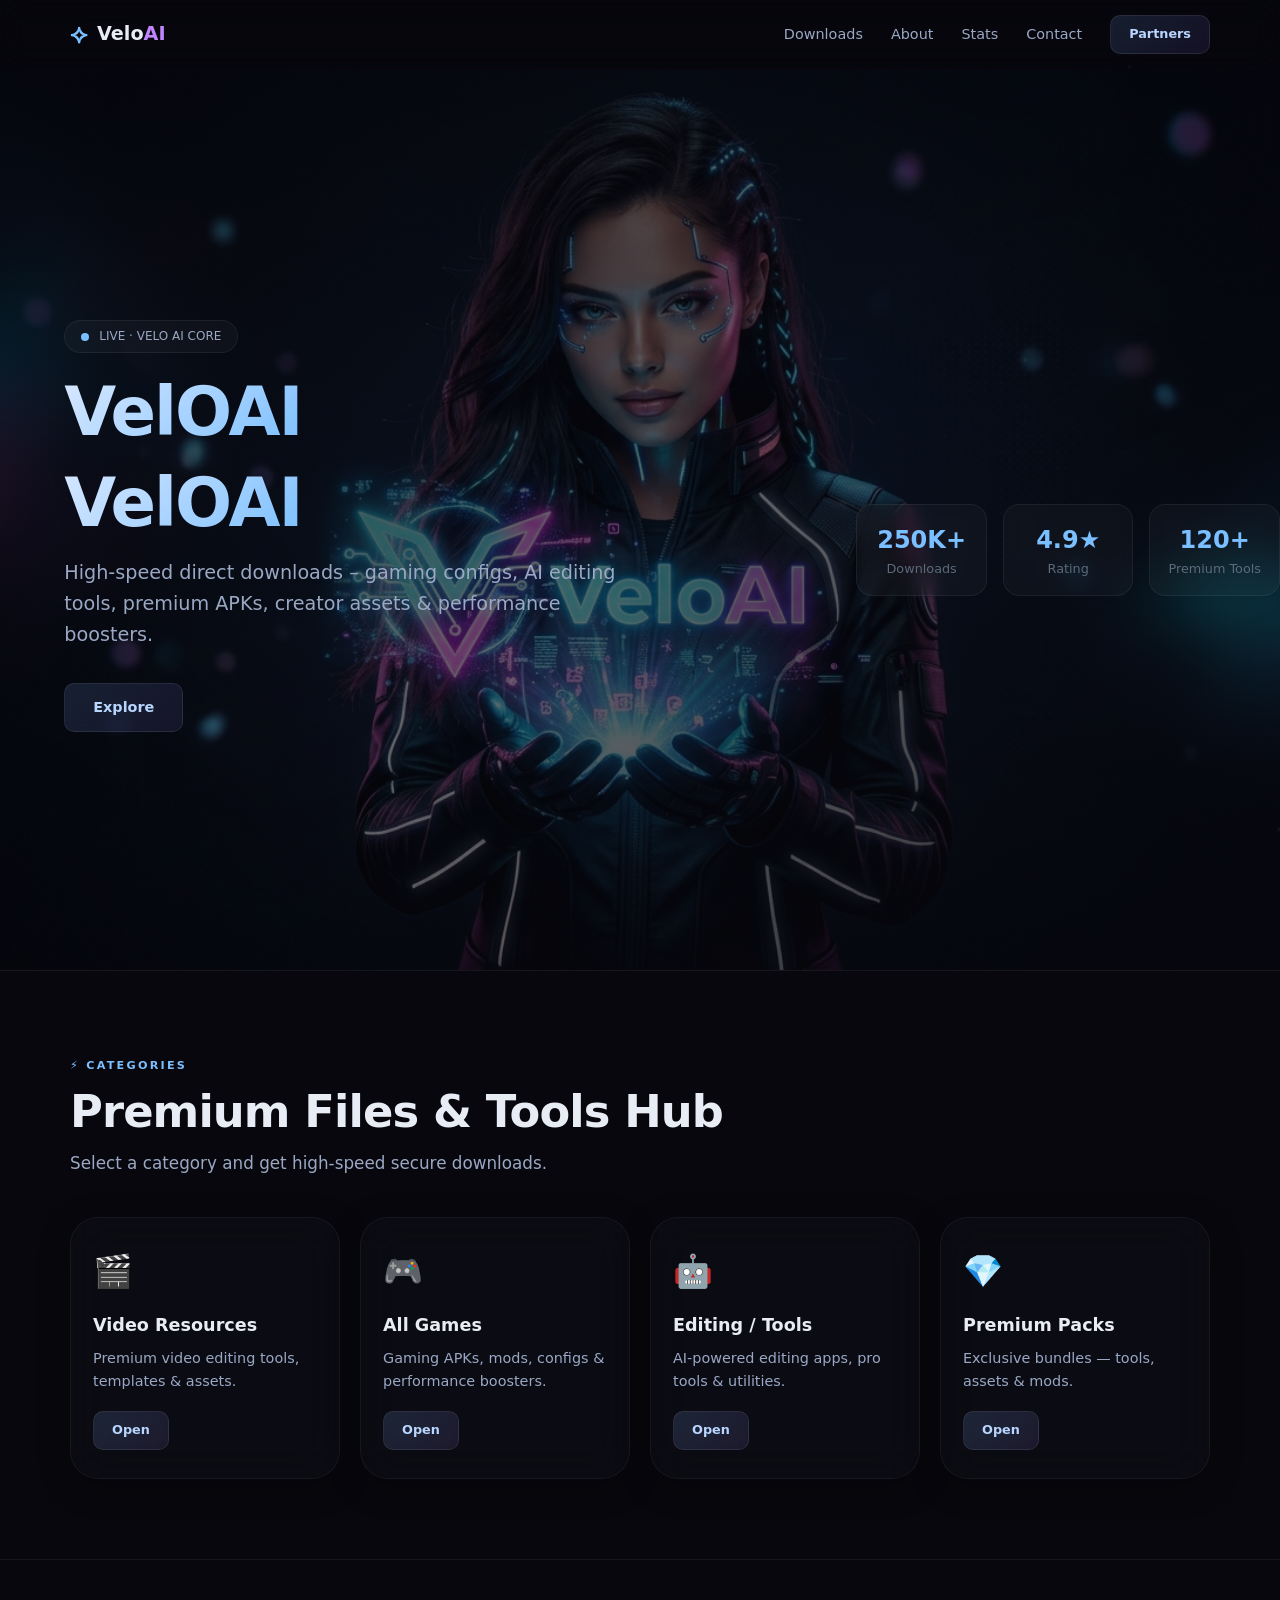
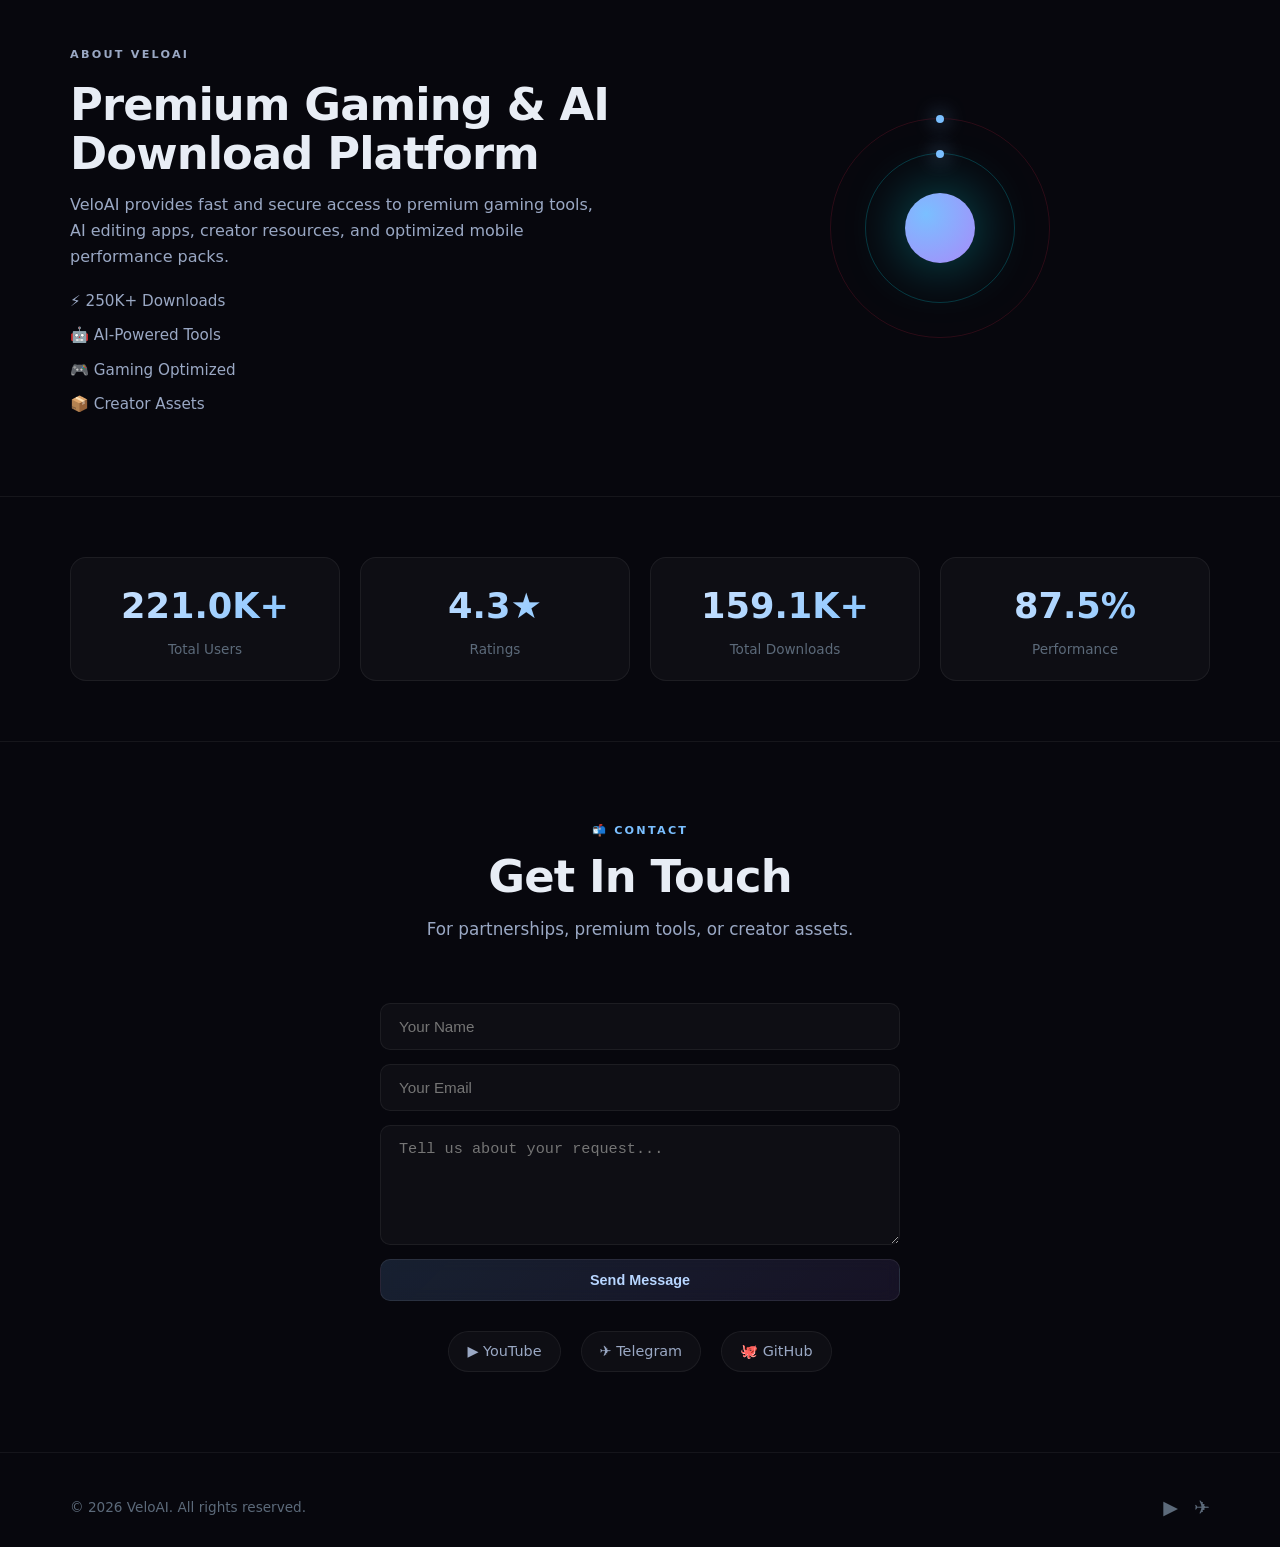
==== commit 00fd28e5: "update" ====
--- a/index.html
+++ b/index.html
@@ -47,10 +47,9 @@
     </div>
     <h1 class="hero-title reveal">
         VelO<span class="accent">AI</span>
-        <span class="typing-wrapper">
-            <span class="typing-text" id="typingText"></span>
-            <span class="cursor-blink"></span>
-        </span>
+        <h1 class="hero-title reveal">
+    VelO<span class="accent">AI</span>
+        </h1>
     </h1>
     <p class="hero-sub reveal">
         High-speed direct downloads – gaming configs, AI editing tools,
--- a/style.css
+++ b/style.css
@@ -1103,4 +1103,10 @@
 .navbar, .hero-inner, .section-inner, .footer {
     position: relative;
     z-index: 1;
+}
+.typing-wrapper {
+    display: none !important;
+}
+.cursor-blink {
+    display: none !important;
 }
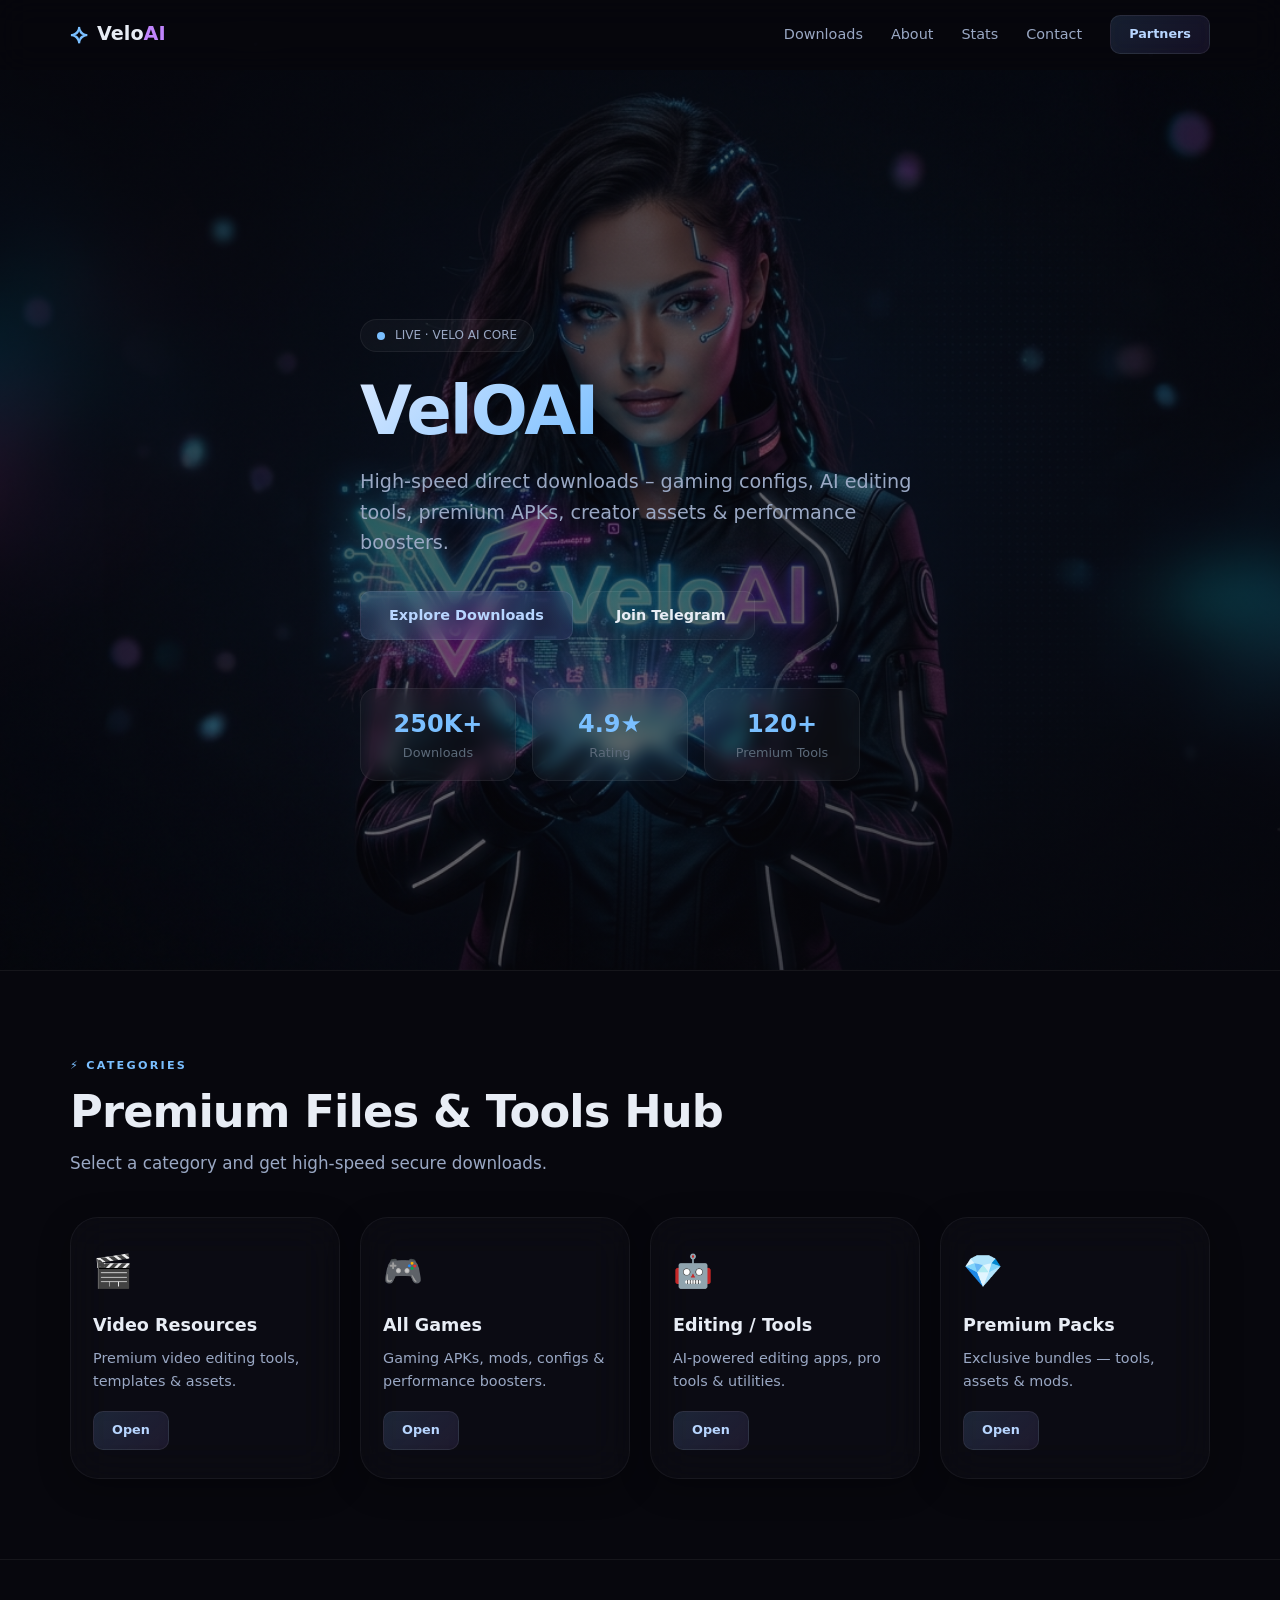
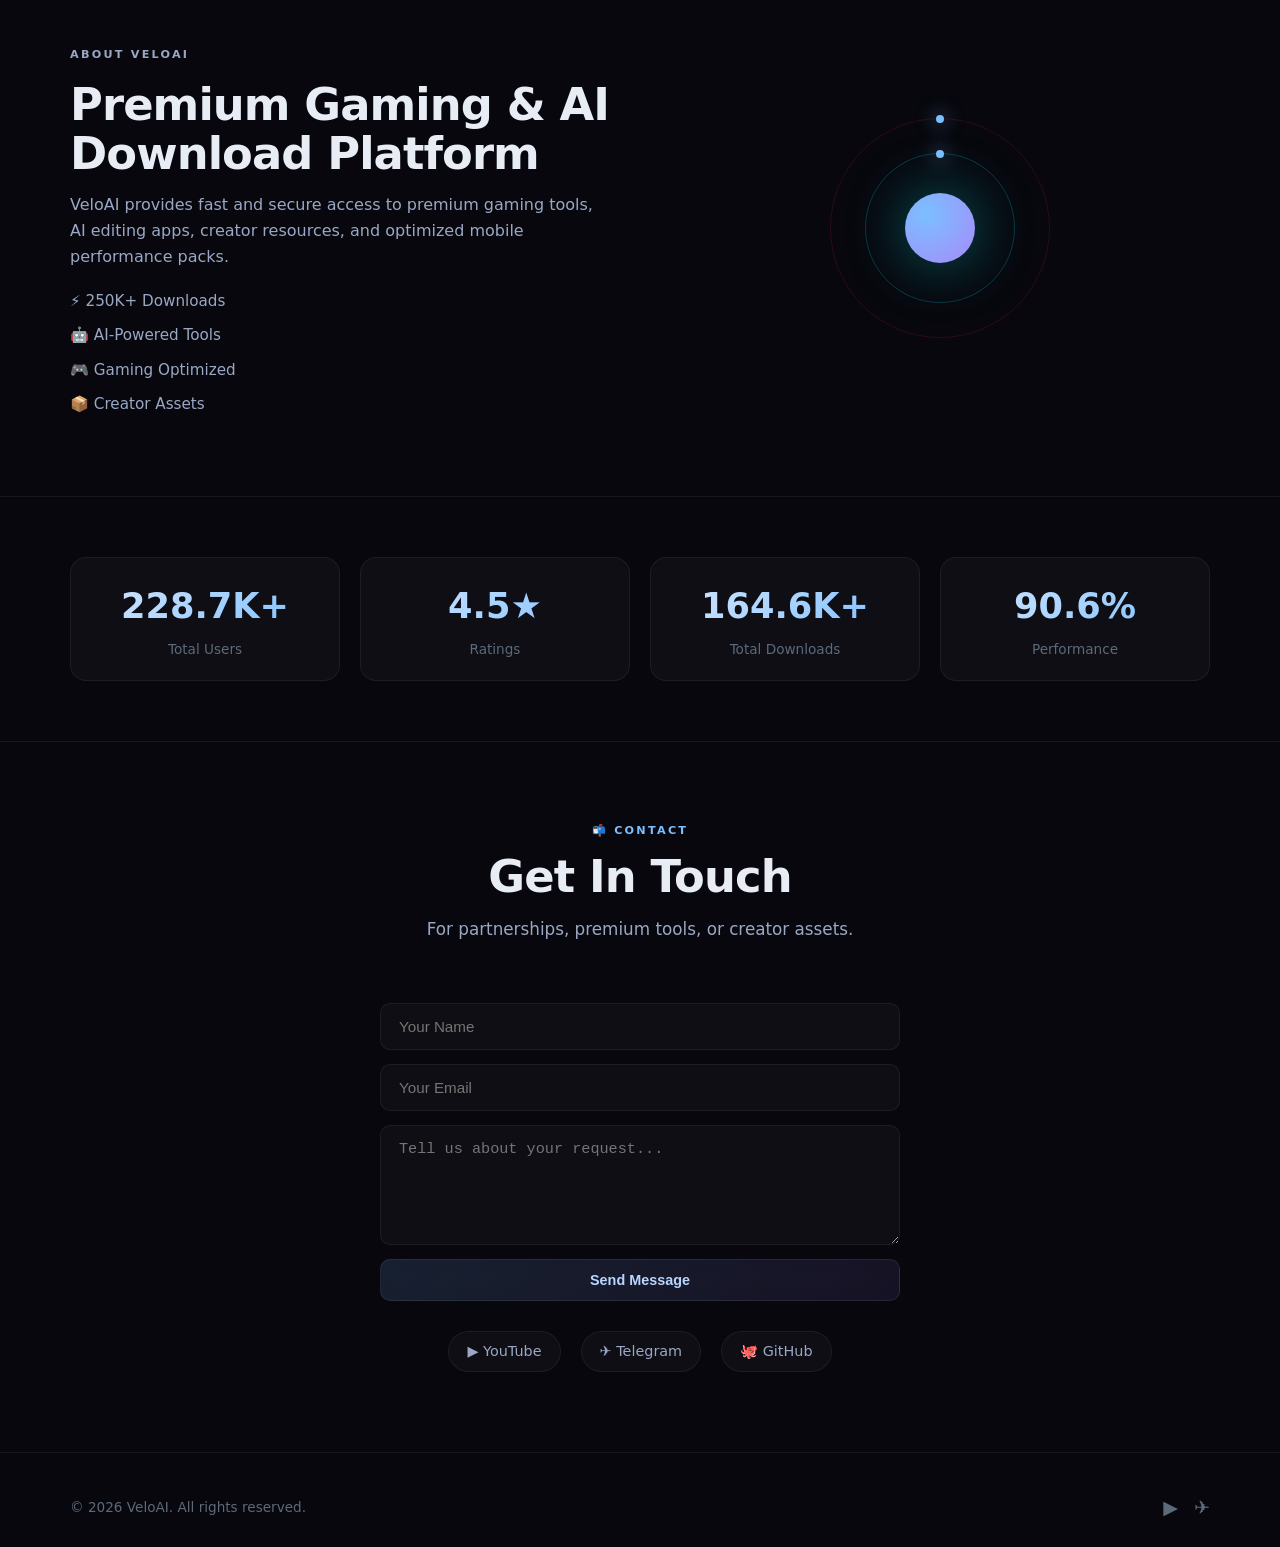
==== commit 035a55c7: "fix" ====
--- a/index.html
+++ b/index.html
@@ -41,26 +41,21 @@
         <section class="hero" id="top">
             <div class="hero-bg"></div>
             <div class="hero-orb-2"></div>
-<div class="hero-inner">
-    <div class="hero-badge reveal">
-        <span class="pulse-dot"></span> LIVE · VELO AI CORE
-    </div>
-    <h1 class="hero-title reveal">
-        VelO<span class="accent">AI</span>
-        <h1 class="hero-title reveal">
-    VelO<span class="accent">AI</span>
-        </h1>
-    </h1>
-    <p class="hero-sub reveal">
-        High-speed direct downloads – gaming configs, AI editing tools,
-        premium APKs, creator assets &amp; performance boosters.
-    </p>
-    <div class="hero-actions reveal">
-        <a href="#downloads" class="btn btn-primary">Explore</a>
-    </div>
-</div>
+            <div class="hero-inner">
+                <div class="hero-badge reveal">
+                    <span class="pulse-dot"></span> LIVE · VELO AI CORE
+                </div>
+                <h1 class="hero-title reveal">
+                    VelO<span class="accent">AI</span>
+                </h1>
+                <p class="hero-sub reveal">
+                    High-speed direct downloads – gaming configs, AI editing tools,
+                    premium APKs, creator assets &amp; performance boosters.
+                </p>
+                <div class="hero-actions reveal">
+                    <a href="#downloads" class="btn btn-primary">Explore Downloads</a>
                     <a href="https://t.me/Ve_Official" target="_blank" class="btn btn-ghost">Join Telegram</a>
-                </>
+                </div>
 
                 <div class="hero-stats reveal">
                     <div class="stat-card">
@@ -76,7 +71,7 @@
                         <p>Premium Tools</p>
                     </div>
                 </div>
-            </>
+            </div>
         </section>
 
         <!-- ===== DOWNLOADS / CARDS ===== -->
@@ -87,7 +82,6 @@
                 <p class="section-sub reveal">Select a category and get high-speed secure downloads.</p>
 
                 <div class="feature-grid">
-                    <!-- Card 1 -->
                     <article class="feature-card reveal" onclick="openNewPage('video')">
                         <div class="feature-icon">🎬</div>
                         <h3>Video Resources</h3>
@@ -97,7 +91,6 @@
                         </div>
                     </article>
 
-                    <!-- Card 2 -->
                     <article class="feature-card reveal" onclick="openNewPage('games')">
                         <div class="feature-icon">🎮</div>
                         <h3>All Games</h3>
@@ -107,7 +100,6 @@
                         </div>
                     </article>
 
-                    <!-- Card 3 -->
                     <article class="feature-card reveal" onclick="openNewPage('editing')">
                         <div class="feature-icon">🤖</div>
                         <h3>Editing / Tools</h3>
@@ -117,7 +109,6 @@
                         </div>
                     </article>
 
-                    <!-- Card 4 -->
                     <article class="feature-card reveal" onclick="openNewPage('premium')">
                         <div class="feature-icon">💎</div>
                         <h3>Premium Packs</h3>
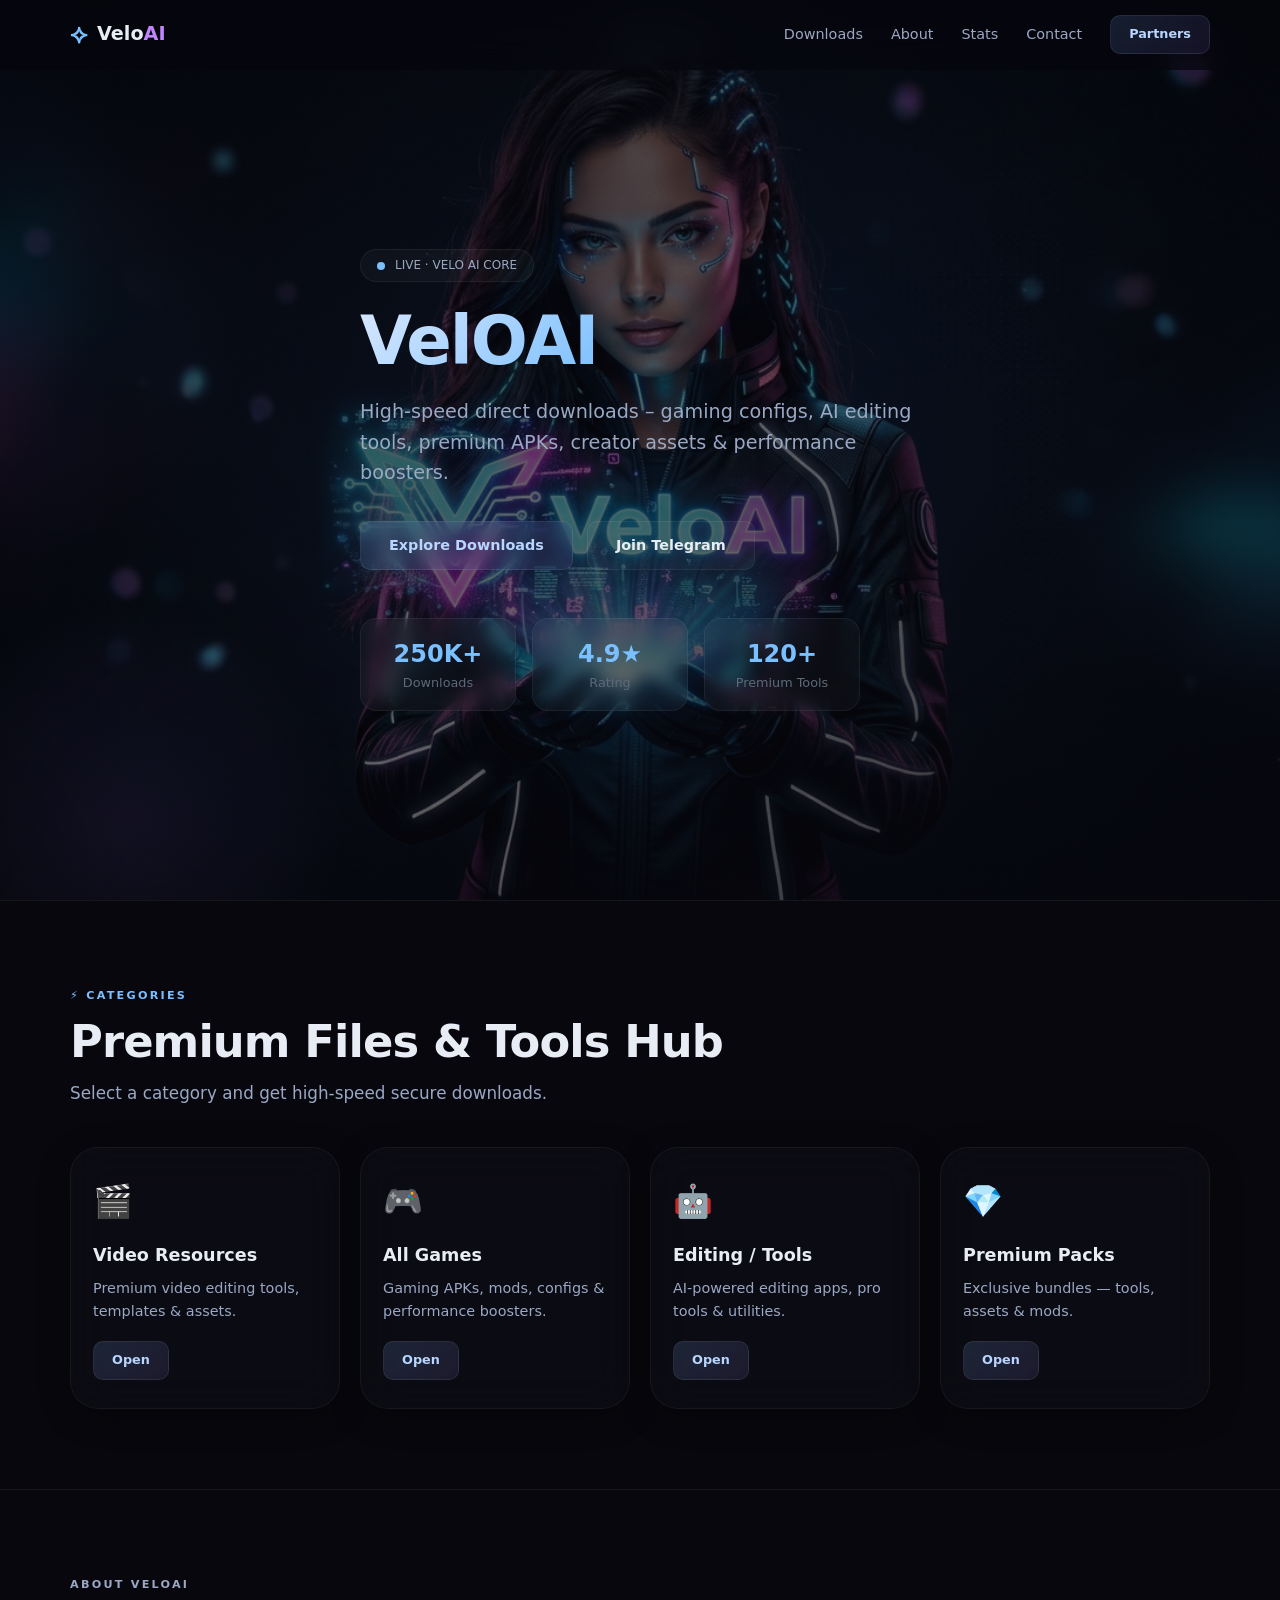
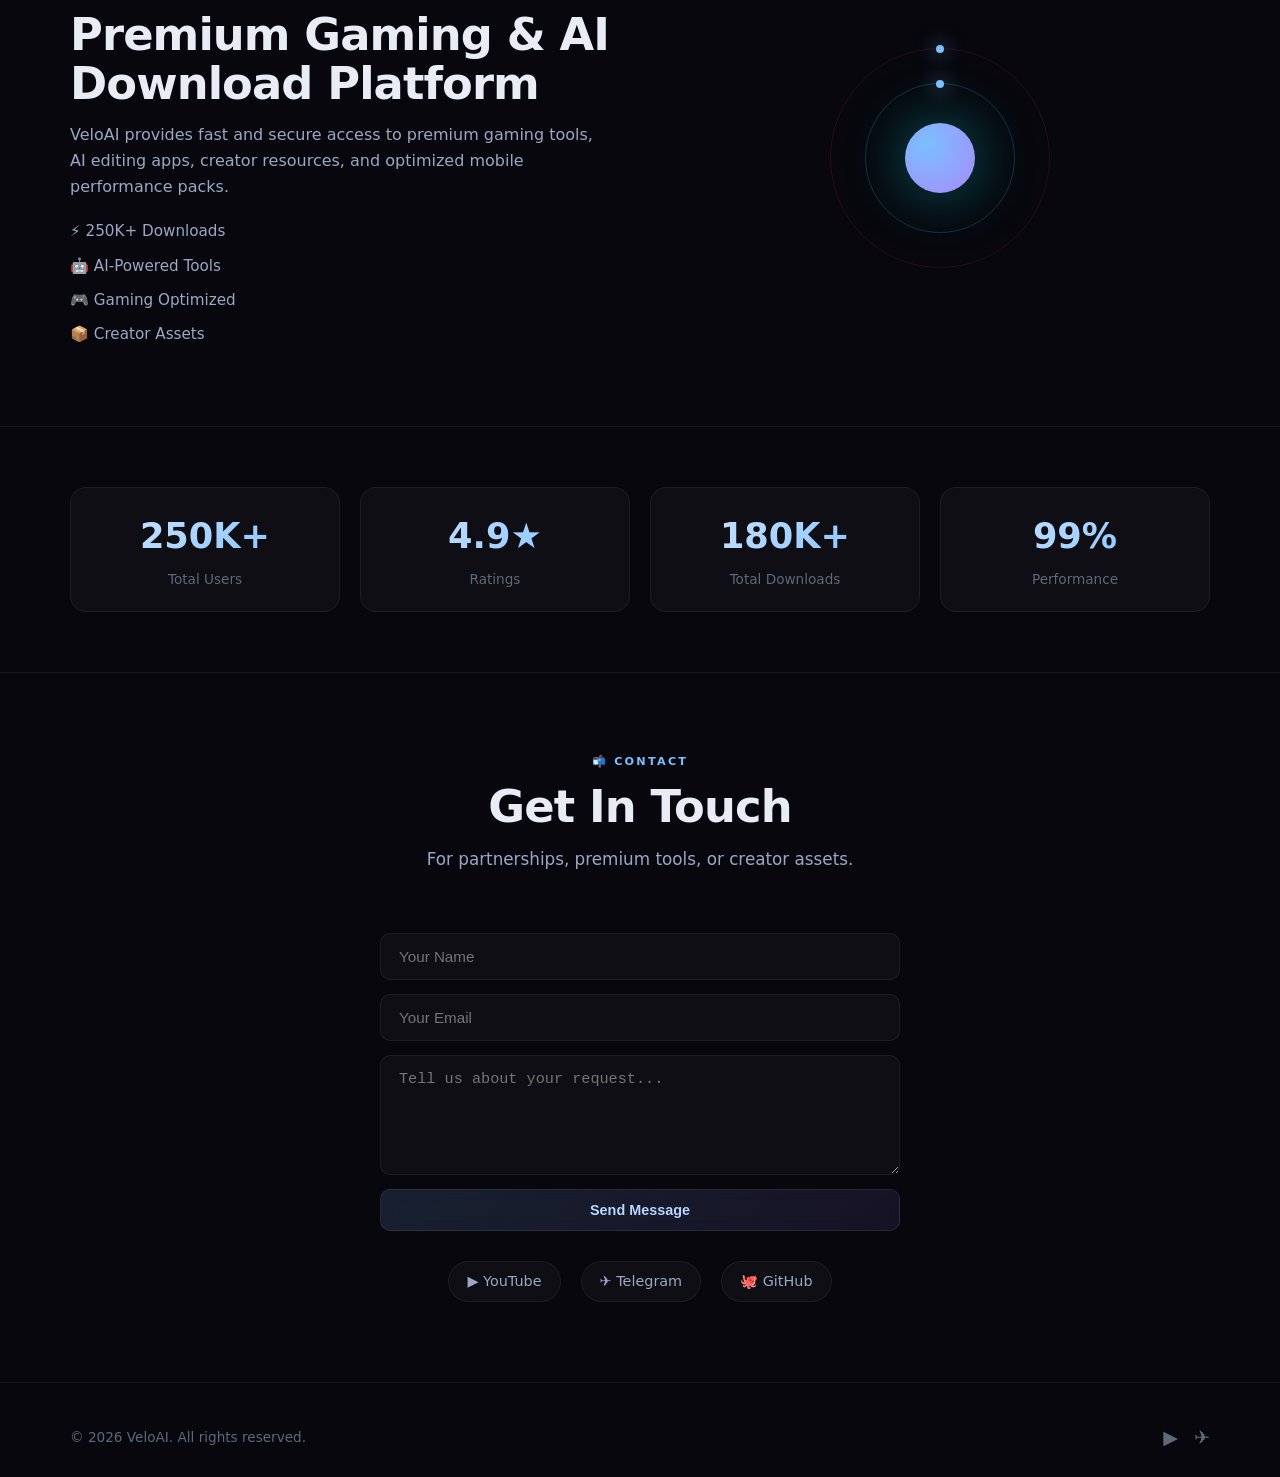
==== commit 4a2407ac: "update" ====
--- a/index.html
+++ b/index.html
@@ -198,51 +198,41 @@
     </div>
     <!-- ===== HOMEPAGE END ===== -->
 
-    <!-- ============================================ -->
-    <!--  NEW PAGE                                    -->
-    <!-- ============================================ -->
-    <div id="newPage" class="new-page">
-        
-        <div class="new-page-header">
-            <button class="back-btn" onclick="closeNewPage()">
-                <span>←</span> Back
-            </button>
-            <div class="new-page-brand">
-                <span class="brand-mark">⟡</span>
-                <span class="brand-name">Velo<span class="accent">AI</span></span>
-            </div>
+ <!-- ============================================ -->
+<!--  NEW PAGE (Clean — No Header)                -->
+<!-- ============================================ -->
+<div id="newPage" class="new-page">
+    
+    <!-- HEADER HATAYA — Sirf Search Bar -->
+    <div class="search-container">
+        <input type="text" id="searchBar" placeholder="🔍 Search here..." oninput="filterResources(this.value)" />
+    </div>
+
+    <div class="new-page-content">
+
+        <!-- LEFT COLUMN — HATAYA (Mobile ke liye) -->
+        <!-- <div class="col-left">...</div> -->
+
+        <div class="col-center">
+            <h3 class="col-title" id="categoryTitle">Resources</h3>
+            <div class="resource-grid" id="resourceGrid"></div>
         </div>
 
-        <div class="search-container">
-            <input type="text" id="searchBar" placeholder="🔍 Search here..." oninput="filterResources(this.value)" />
-        </div>
-
-        <div class="new-page-content">
-
-            <div class="col-left">
-                <h3 class="col-title">Trusted Partners</h3>
-                <div class="scroll-list" id="companyListLeft"></div>
-            </div>
-
-            <div class="col-center">
-                <h3 class="col-title" id="categoryTitle">Resources</h3>
-                <div class="resource-grid" id="resourceGrid"></div>
-            </div>
-
-            <div class="col-right">
-                <h3 class="col-title">Trusted Partners</h3>
-                <div class="scroll-list" id="companyListRight"></div>
-            </div>
-
-        </div>
-
-        <div class="new-page-social">
-            <a href="https://youtube.com/@thecrackedx" target="_blank" class="social-icon">▶ YouTube</a>
-            <a href="https://t.me/Ve_Official" target="_blank" class="social-icon">✈ Telegram</a>
-            <a href="#" target="_blank" class="social-icon">🐙 GitHub</a>
-        </div>
-
-    </div>
+        <!-- RIGHT COLUMN — HATAYA -->
+        <!-- <div class="col-right">...</div> -->
+
+    </div>
+
+    <!-- SOCIAL LINKS — Terabox Download -->
+    <div class="new-page-social">
+        <a href="https://www.terabox.com/sharing/link?surl=YOUR_LINK" target="_blank" class="social-icon download-all-btn">
+            📥 Download All Files — Terabox App
+        </a>
+    </div>
+
+</div>
+<!-- ===== NEW PAGE END ===== -->
+        </>
     <!-- ===== NEW PAGE END ===== -->
 
     <!-- ============================================ -->
--- a/style.css
+++ b/style.css
@@ -1,6 +1,5 @@
 /* ============================================================
    VELOAI ULTRA — Cyberpunk / Sci-Fi Theme
-   Dark space, neon cyan + pink, glass-morphism
    ============================================================ */
 
 :root {
@@ -9,11 +8,11 @@
     --bg-glass: rgba(255, 255, 255, 0.03);
     --border-glass: rgba(255, 255, 255, 0.06);
     --neon-cyan: #7abfff;
---neon-pink: #c084fc;
---neon-purple: #a78bfa;
---text-primary: #e8edf5;
---text-secondary: #9aa8c4;
---text-muted: #5c6a7a;
+    --neon-pink: #c084fc;
+    --neon-purple: #a78bfa;
+    --text-primary: #e8edf5;
+    --text-secondary: #9aa8c4;
+    --text-muted: #5c6a7a;
     --radius: 16px;
     --max-width: 1180px;
     --font: 'Segoe UI', system-ui, -apple-system, sans-serif;
@@ -238,30 +237,52 @@
     overflow: hidden;
 }
 
-.hero-bg-glow {
-    position: absolute;
-    top: -200px;
-    right: -200px;
-    width: 700px;
-    height: 700px;
-    background: radial-gradient(circle, rgba(0, 240, 255, 0.08), transparent 70%);
-    pointer-events: none;
-}
-
-.hero-grid {
+.hero-bg {
     position: absolute;
     inset: 0;
-    background-image:
-        linear-gradient(rgba(0, 240, 255, 0.03) 1px, transparent 1px),
-        linear-gradient(90deg, rgba(0, 240, 255, 0.03) 1px, transparent 1px);
-    background-size: 50px 50px;
+    background:
+        linear-gradient(135deg, rgba(7,7,13,0.8) 0%, rgba(7,7,13,0.6) 50%, rgba(7,7,13,0.85) 100%),
+        url('hero-bg.jpg');
+    background-size: cover;
+    background-position: center;
+    background-repeat: no-repeat;
+    z-index: 0;
+}
+
+.hero-orb-1 {
+    position: absolute;
+    top: -150px;
+    right: -100px;
+    width: 500px;
+    height: 500px;
+    background: radial-gradient(circle, rgba(120, 180, 255, 0.10), transparent 70%);
+    border-radius: 50%;
+    animation: orbFloat 8s ease-in-out infinite;
     pointer-events: none;
-    mask-image: radial-gradient(ellipse at center, black 30%, transparent 80%);
-    -webkit-mask-image: radial-gradient(ellipse at center, black 30%, transparent 80%);
+    z-index: 1;
+}
+
+.hero-orb-2 {
+    position: absolute;
+    bottom: -150px;
+    left: -100px;
+    width: 450px;
+    height: 450px;
+    background: radial-gradient(circle, rgba(160, 120, 255, 0.08), transparent 70%);
+    border-radius: 50%;
+    animation: orbFloat 10s ease-in-out infinite reverse;
+    pointer-events: none;
+    z-index: 1;
+}
+
+@keyframes orbFloat {
+    0%, 100% { transform: translate(0, 0) scale(1); }
+    50% { transform: translate(30px, -30px) scale(1.1); }
 }
 
 .hero-inner {
     position: relative;
+    z-index: 2;
     max-width: var(--max-width);
     margin: 0 auto;
     padding: 0 20px;
@@ -412,7 +433,6 @@
     transform: translateY(-8px) scale(1.01);
     border-color: rgba(120, 180, 255, 0.15);
     box-shadow: 0 20px 60px rgba(80, 140, 255, 0.06);
-
 }
 
 .feature-icon {
@@ -779,54 +799,10 @@
         max-width: 100%;
     }
 }
-/* ========== HERO BACKGROUND ========== */
-.hero {
-    position: relative;
-    min-height: 100vh;
-    display: flex;
-    align-items: center;
-    padding: 120px 0 60px;
-    overflow: hidden;
-}
-
-.hero-bg {
-    position: absolute;
-    inset: 0;
-    background: 
-        linear-gradient(135deg, rgba(7,7,13,0.8) 0%, rgba(7,7,13,0.6) 50%, rgba(7,7,13,0.85) 100%),
-        url('hero-bg.jpg');
-    background-size: cover;
-    background-position: center;
-    background-repeat: no-repeat;
-    z-index: 0;
-}
-
-/* Glowing Orbs (on top of image) */
-.hero-orb-1 {
-    background: radial-gradient(circle, rgba(120, 180, 255, 0.10), transparent 70%);
-}
-.hero-orb-2 {
-    background: radial-gradient(circle, rgba(160, 120, 255, 0.08), transparent 70%);
-}
-
-@keyframes orbFloat {
-    0%, 100% { transform: translate(0, 0) scale(1); }
-    50% { transform: translate(30px, -30px) scale(1.1); }
-}
-
-/* Hero content stays on top */
-.hero-inner {
-    position: relative;
-    z-index: 2;
-    max-width: var(--max-width);
-    margin: 0 auto;
-    padding: 0 20px;
-}
 
 /* ============================================================
-   NEW PAGE STYLES (Add at the very end of style.css)
+   NEW PAGE STYLES
    ============================================================ */
-
 .new-page {
     display: none;
     position: fixed;
@@ -834,13 +810,20 @@
     left: 0;
     right: 0;
     bottom: 0;
-    background: var(--bg-primary, #07070d);
+    background: 
+        linear-gradient(135deg, rgba(7,7,13,0.85) 0%, rgba(7,7,13,0.70) 50%, rgba(7,7,13,0.85) 100%),
+        url('assets/new-page-bg.jpg');
+    background-size: cover;
+    background-position: center;
+    background-repeat: no-repeat;
+    background-attachment: fixed;
     z-index: 2000;
     overflow-y: auto;
     padding: 80px 20px 40px;
     animation: slideIn 0.5s cubic-bezier(0.22, 1, 0.36, 1);
 }
 
+
 .new-page.active {
     display: block;
 }
@@ -861,29 +844,29 @@
     align-items: center;
     justify-content: space-between;
     padding: 16px 0 24px;
-    border-bottom: 1px solid var(--border-glass, rgba(255,255,255,0.06));
+    border-bottom: none;          /* ← BORDER HATAYA */
     margin-bottom: 24px;
-    max-width: var(--max-width, 1180px);
+    max-width: var(--max-width);
     margin-left: auto;
     margin-right: auto;
+    background: transparent !important;  /* ← TRANSPARENT */
 }
 
 .back-btn {
     display: flex;
     align-items: center;
     gap: 8px;
-    background: var(--bg-glass, rgba(255,255,255,0.03));
-    border: 1px solid var(--border-glass, rgba(255,255,255,0.06));
-    border-radius: 10px;
+    background: transparent !important;   /* ← TRANSPARENT */
+    border: none;                         /* ← BORDER HATAYA */
     padding: 10px 20px;
-    color: var(--text-primary, #f0f0f5);
+    color: var(--text-primary);
     font-size: 0.95rem;
     cursor: pointer;
     transition: all 0.3s;
 }
 
 .back-btn:hover {
-    border-color: var(--neon-cyan, #00f0ff);
+    border-color: var(--neon-cyan);
     box-shadow: 0 0 20px rgba(0, 240, 255, 0.1);
 }
 
@@ -897,10 +880,11 @@
     gap: 10px;
     font-size: 1.2rem;
     font-weight: 800;
+    background: transparent !important;  /* ← ADD */
 }
 
 .search-container {
-    max-width: var(--max-width, 1180px);
+    max-width: var(--max-width);
     margin: 0 auto 28px;
 }
 
@@ -908,28 +892,28 @@
     width: 100%;
     padding: 14px 20px;
     border-radius: 12px;
-    border: 1px solid var(--border-glass, rgba(255,255,255,0.06));
-    background: var(--bg-glass, rgba(255,255,255,0.03));
-    color: var(--text-primary, #f0f0f5);
+    border: 1px solid var(--border-glass);
+    background: var(--bg-glass);
+    color: var(--text-primary);
     font-size: 1rem;
     transition: all 0.3s;
     outline: none;
 }
 
 .search-container input:focus {
-    border-color: var(--neon-cyan, #00f0ff);
+    border-color: var(--neon-cyan);
     box-shadow: 0 0 30px rgba(0, 240, 255, 0.05);
 }
 
 .search-container input::placeholder {
-    color: var(--text-muted, #5c5c6a);
+    color: var(--text-muted);
 }
 
 .new-page-content {
     display: grid;
     grid-template-columns: 220px 1fr 220px;
     gap: 24px;
-    max-width: var(--max-width, 1180px);
+    max-width: var(--max-width);
     margin: 0 auto;
 }
 
@@ -937,7 +921,7 @@
     font-size: 0.75rem;
     text-transform: uppercase;
     letter-spacing: 0.15em;
-    color: var(--text-muted, #5c5c6a);
+    color: var(--text-muted);
     margin-bottom: 14px;
     font-weight: 600;
 }
@@ -973,19 +957,19 @@
 
 .company-item {
     padding: 12px 16px;
-    background: var(--bg-glass, rgba(255,255,255,0.03));
-    border: 1px solid var(--border-glass, rgba(255,255,255,0.06));
+    background: var(--bg-glass);
+    border: 1px solid var(--border-glass);
     border-radius: 8px;
     font-size: 0.85rem;
-    color: var(--text-secondary, #9a9aa8);
+    color: var(--text-secondary);
     text-align: center;
     transition: all 0.3s;
     white-space: nowrap;
 }
 
 .company-item:hover {
-    border-color: var(--neon-cyan, #00f0ff);
-    color: var(--text-primary, #f0f0f5);
+    border-color: var(--neon-cyan);
+    color: var(--text-primary);
 }
 
 .resource-grid {
@@ -995,8 +979,8 @@
 }
 
 .resource-item {
-    background: var(--bg-glass, rgba(255,255,255,0.03));
-    border: 1px solid var(--border-glass, rgba(255,255,255,0.06));
+    background: var(--bg-glass);
+    border: 1px solid var(--border-glass);
     border-radius: 12px;
     padding: 18px 14px;
     text-align: center;
@@ -1005,7 +989,7 @@
 }
 
 .resource-item:hover {
-    border-color: var(--neon-cyan, #00f0ff);
+    border-color: var(--neon-cyan);
     transform: translateY(-2px);
     box-shadow: 0 8px 30px rgba(0, 0, 0, 0.3);
 }
@@ -1018,7 +1002,7 @@
 .resource-item .name {
     font-size: 0.85rem;
     font-weight: 600;
-    color: var(--text-primary, #f0f0f5);
+    color: var(--text-primary);
 }
 
 .resource-item .badge {
@@ -1030,83 +1014,29 @@
     padding: 2px 10px;
     border-radius: 20px;
     background: rgba(0, 240, 255, 0.1);
-    color: var(--neon-cyan, #00f0ff);
+    color: var(--neon-cyan);
 }
 
 .new-page-social {
-    max-width: var(--max-width, 1180px);
+    max-width: var(--max-width);
     margin: 30px auto 0;
     padding-top: 24px;
-    border-top: 1px solid var(--border-glass, rgba(255,255,255,0.06));
-    display: flex;
-    gap: 20px;
-    justify-content: center;
-    flex-wrap: wrap;
-}
-
-.new-page-social .social-icon {
-    padding: 10px 24px;
-    border: 1px solid var(--border-glass, rgba(255,255,255,0.06));
-    border-radius: 100px;
-    color: var(--text-secondary, #9a9aa8);
-    text-decoration: none;
-    font-size: 0.9rem;
-    transition: all 0.3s;
-}
-
-.new-page-social .social-icon:hover {
-    border-color: var(--neon-cyan, #00f0ff);
-    color: var(--neon-cyan, #00f0ff);
-    box-shadow: 0 0 30px rgba(0, 240, 255, 0.05);
-}
-
-@media (max-width: 1024px) {
-    .new-page-content {
-        grid-template-columns: 1fr;
-        gap: 30px;
-    }
-    .col-left,
-    .col-right {
-        display: none;
-    }
-    .resource-grid {
-        grid-template-columns: repeat(auto-fill, minmax(140px, 1fr));
-    }
-}
-
-@media (max-width: 600px) {
-    .new-page-header {
-        flex-direction: column;
-        gap: 12px;
-        align-items: stretch;
-    }
-    .back-btn {
-        justify-content: center;
-    }
-    .new-page-brand {
-        justify-content: center;
-    }
-    .resource-grid {
-        grid-template-columns: repeat(2, 1fr);
-    }
-}
-/* Floating Particles */
-#particleCanvas {
-    position: fixed;
-    top: 0;
-    left: 0;
-    width: 100%;
-    height: 100%;
-    pointer-events: none;
-    z-index: 0;
-}
-.navbar, .hero-inner, .section-inner, .footer {
-    position: relative;
-    z-index: 1;
-}
-.typing-wrapper {
-    display: none !important;
-}
-.cursor-blink {
-    display: none !important;
-}+    border-top: 1px solid var(--border-glass);
+    display: fl
+.download-all-btn {
+    background: linear-gradient(135deg, #7abfff, #a78bfa) !important;
+    color: #000 !important;
+    font-weight: 700 !important;
+    padding: 12px 28px !important;
+    border-radius: 50px !important;
+    border: none !important;
+    box-shadow: 0 0 30px rgba(120, 180, 255, 0.3) !important;
+    transition: all 0.3s ease !important;
+}
+
+.download-all-btn:hover {
+    transform: scale(1.05) !important;
+    box-shadow: 0 0 50px rgba(120, 180, 255, 0.5) !important;
+}
+
+  
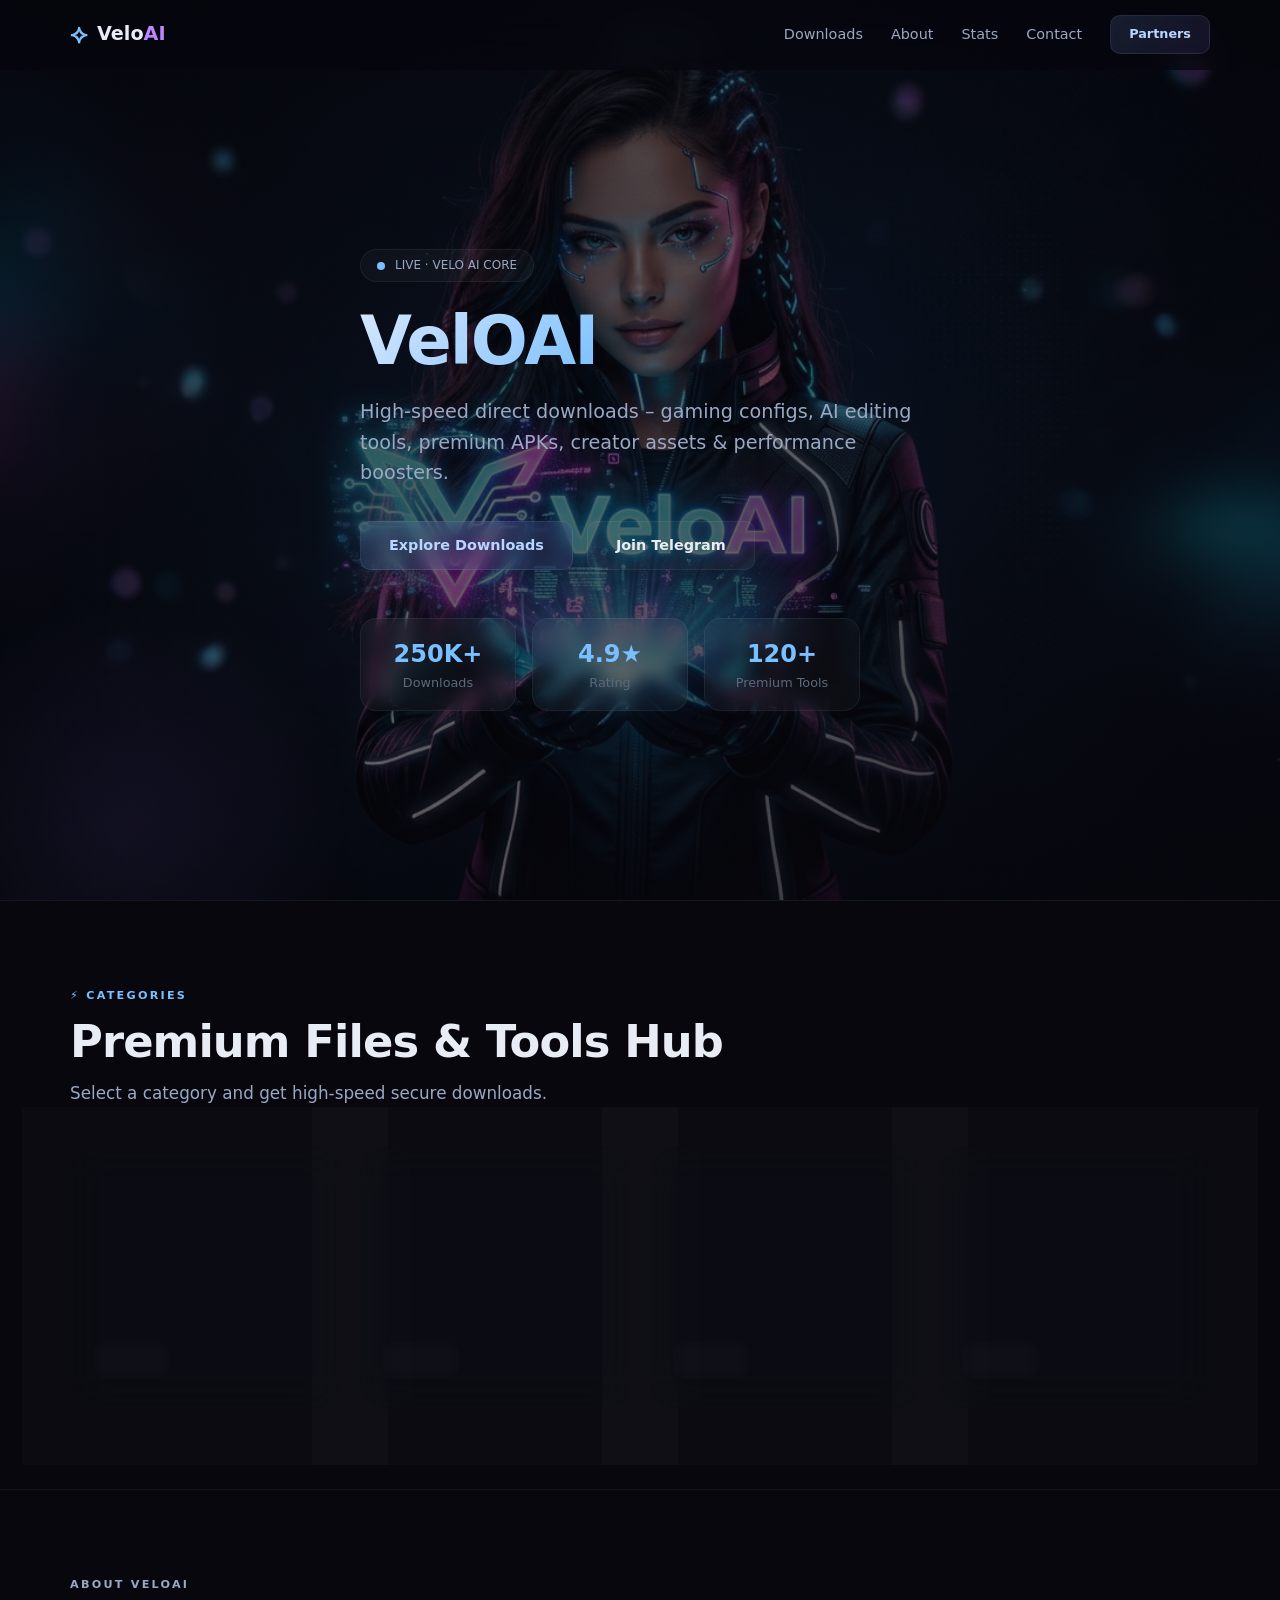
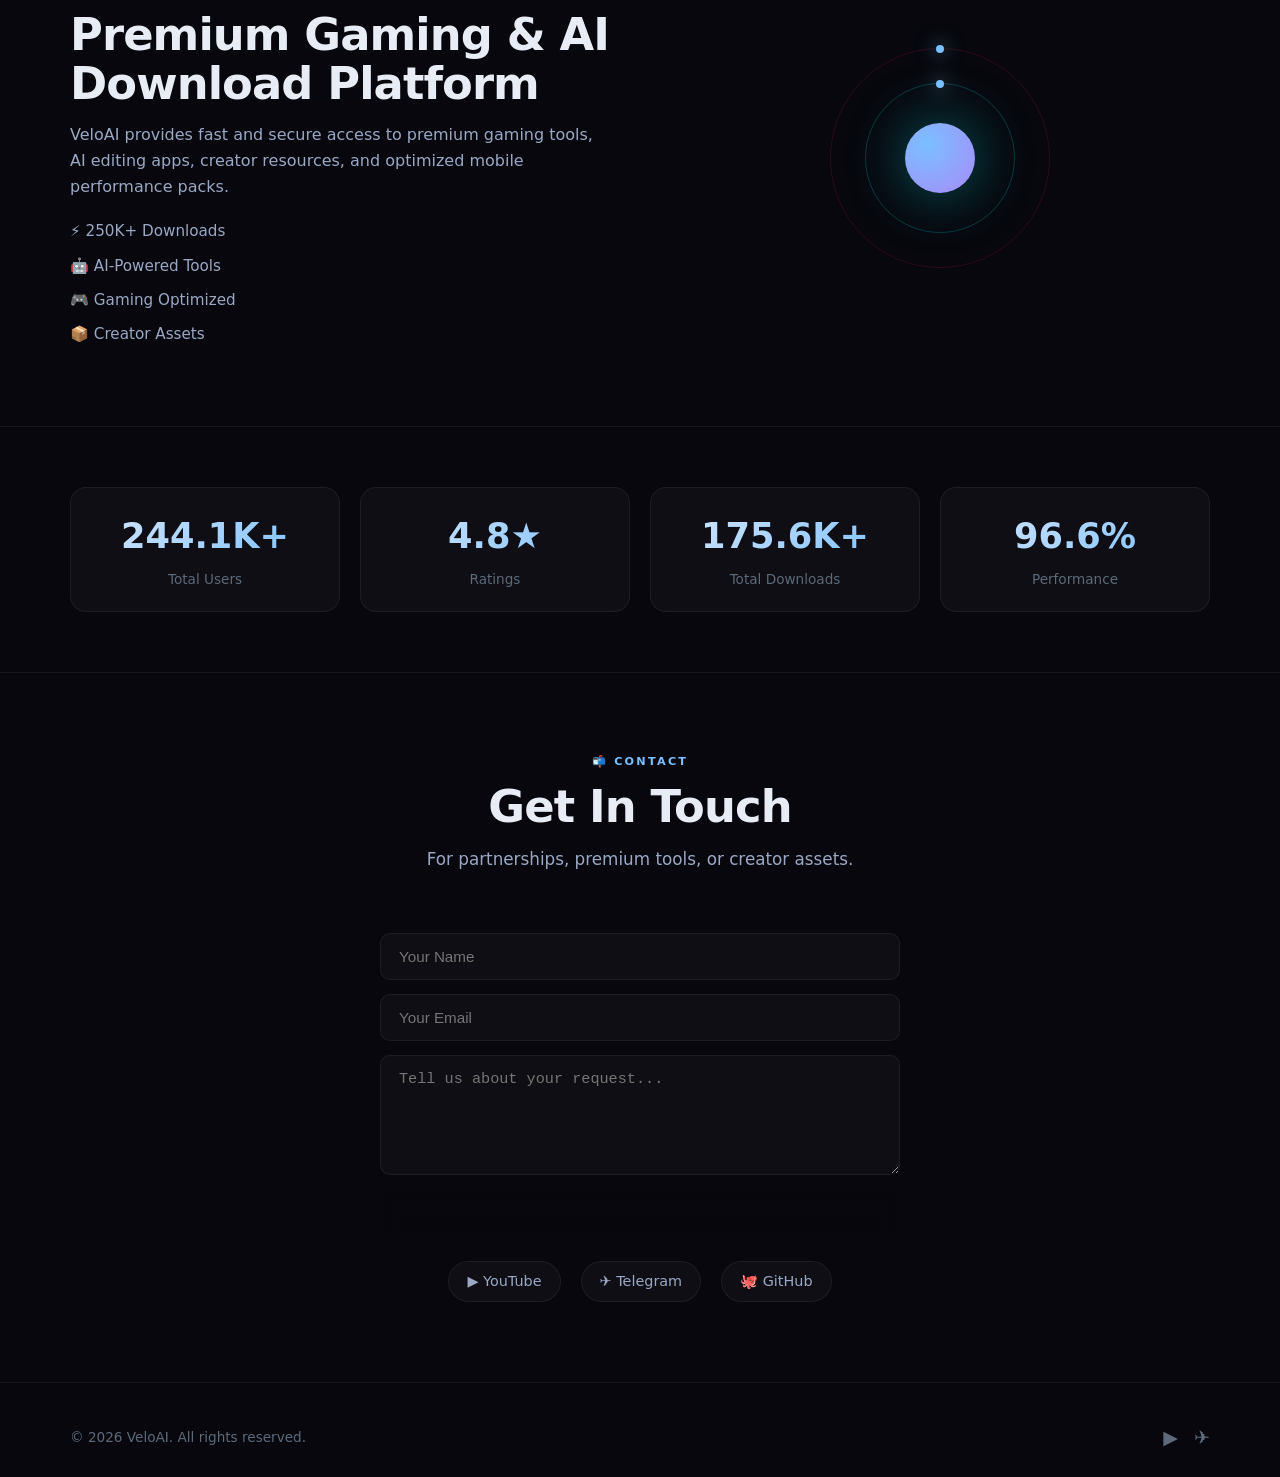
==== commit 78ee5e12: "update" ====
--- a/index.html
+++ b/index.html
@@ -204,6 +204,27 @@
 <div id="newPage" class="new-page">
     
     <!-- HEADER HATAYA — Sirf Search Bar -->
+   <!-- ===== BACK BUTTON (SIRF EK LINE) ===== -->
+    <div style="padding: 10px 0 6px 0;">
+        <button onclick="closeNewPage()" style="
+            background: rgba(255,255,255,0.04);
+            border: 1px solid rgba(255,255,255,0.08);
+            border-radius: 30px;
+            padding: 6px 16px 6px 12px;
+            color: #b8d6ff;
+            font-size: 0.75rem;
+            font-weight: 500;
+            cursor: pointer;
+            backdrop-filter: blur(6px);
+            -webkit-backdrop-filter: blur(6px);
+            display: inline-flex;
+            align-items: center;
+            gap: 6px;
+            transition: 0.3s;
+        " onmouseover="this.style.borderColor='#7abfff'; this.style.boxShadow='0 0 20px rgba(122,191,255,0.1)'" onmouseout="this.style.borderColor='rgba(255,255,255,0.08)'; this.style.boxShadow='none'">
+            <span style="font-size:1rem;">←</span> Back
+        </button>
+    </div>
     <div class="search-container">
         <input type="text" id="searchBar" placeholder="🔍 Search here..." oninput="filterResources(this.value)" />
     </div>
--- a/style.css
+++ b/style.css
@@ -761,10 +761,6 @@
         grid-template-columns: 1fr 1fr;
     }
 
-    .feature-grid {
-        grid-template-columns: 1fr;
-    }
-
     .footer-bottom {
         flex-direction: column;
         text-align: center;
@@ -812,7 +808,7 @@
     bottom: 0;
     background: 
         linear-gradient(135deg, rgba(7,7,13,0.85) 0%, rgba(7,7,13,0.70) 50%, rgba(7,7,13,0.85) 100%),
-        url('assets/new-page-bg.jpg');
+        url('1000010584/new-page-bg.jpg');
     background-size: cover;
     background-position: center;
     background-repeat: no-repeat;
@@ -844,20 +840,20 @@
     align-items: center;
     justify-content: space-between;
     padding: 16px 0 24px;
-    border-bottom: none;          /* ← BORDER HATAYA */
+    border-bottom: none;
     margin-bottom: 24px;
     max-width: var(--max-width);
     margin-left: auto;
     margin-right: auto;
-    background: transparent !important;  /* ← TRANSPARENT */
+    background: transparent !important;
 }
 
 .back-btn {
     display: flex;
     align-items: center;
     gap: 8px;
-    background: transparent !important;   /* ← TRANSPARENT */
-    border: none;                         /* ← BORDER HATAYA */
+    background: transparent !important;
+    border: none;
     padding: 10px 20px;
     color: var(--text-primary);
     font-size: 0.95rem;
@@ -880,7 +876,7 @@
     gap: 10px;
     font-size: 1.2rem;
     font-weight: 800;
-    background: transparent !important;  /* ← ADD */
+    background: transparent !important;
 }
 
 .search-container {
@@ -1006,37 +1002,5 @@
 }
 
 .resource-item .badge {
-    display: inline-block;
-    margin-top: 6px;
-    font-size: 0.6rem;
-    text-transform: uppercase;
-    letter-spacing: 0.08em;
-    padding: 2px 10px;
-    border-radius: 20px;
-    background: rgba(0, 240, 255, 0.1);
-    color: var(--neon-cyan);
-}
-
-.new-page-social {
-    max-width: var(--max-width);
-    margin: 30px auto 0;
-    padding-top: 24px;
-    border-top: 1px solid var(--border-glass);
-    display: fl
-.download-all-btn {
-    background: linear-gradient(135deg, #7abfff, #a78bfa) !important;
-    color: #000 !important;
-    font-weight: 700 !important;
-    padding: 12px 28px !important;
-    border-radius: 50px !important;
-    border: none !important;
-    box-shadow: 0 0 30px rgba(120, 180, 255, 0.3) !important;
-    transition: all 0.3s ease !important;
-}
-
-.download-all-btn:hover {
-    transform: scale(1.05) !important;
-    box-shadow: 0 0 50px rgba(120, 180, 255, 0.5) !important;
-}
-
-  +    display: none; /* or remove this property entirely */
+}
